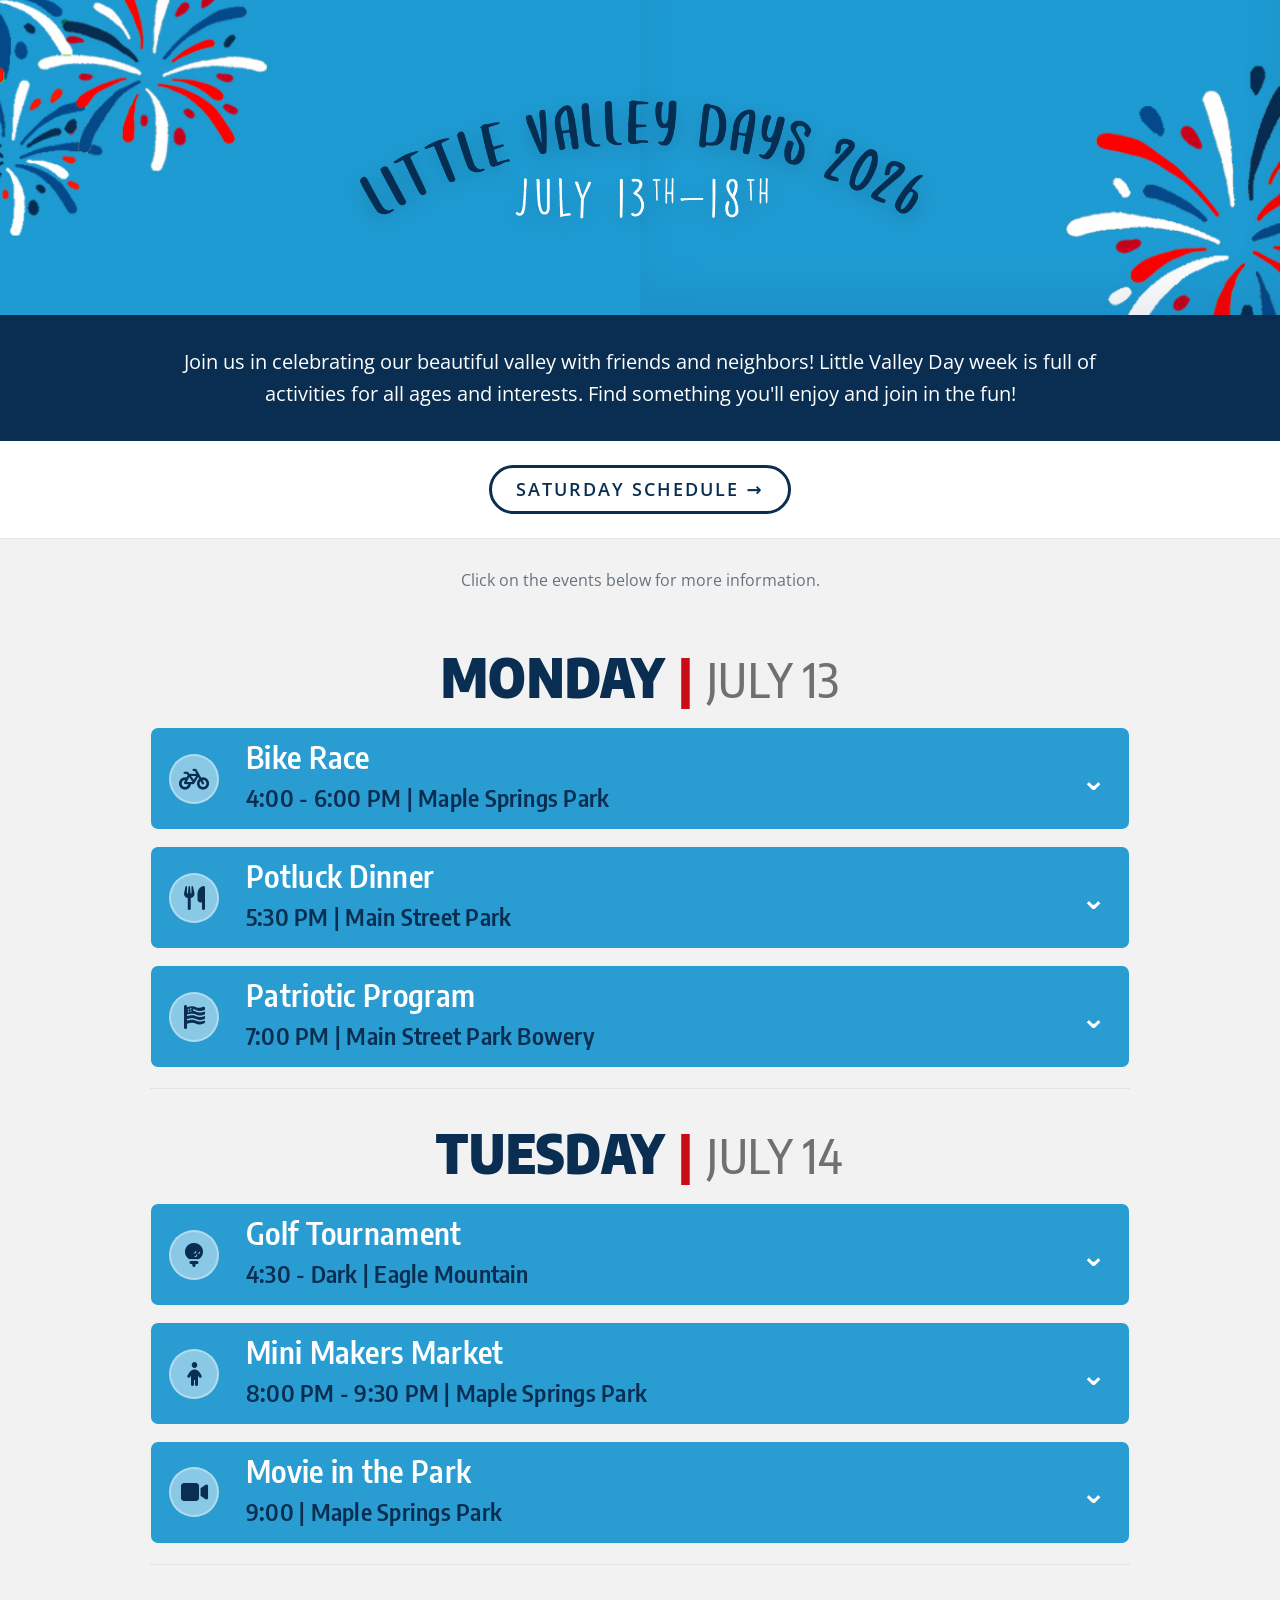
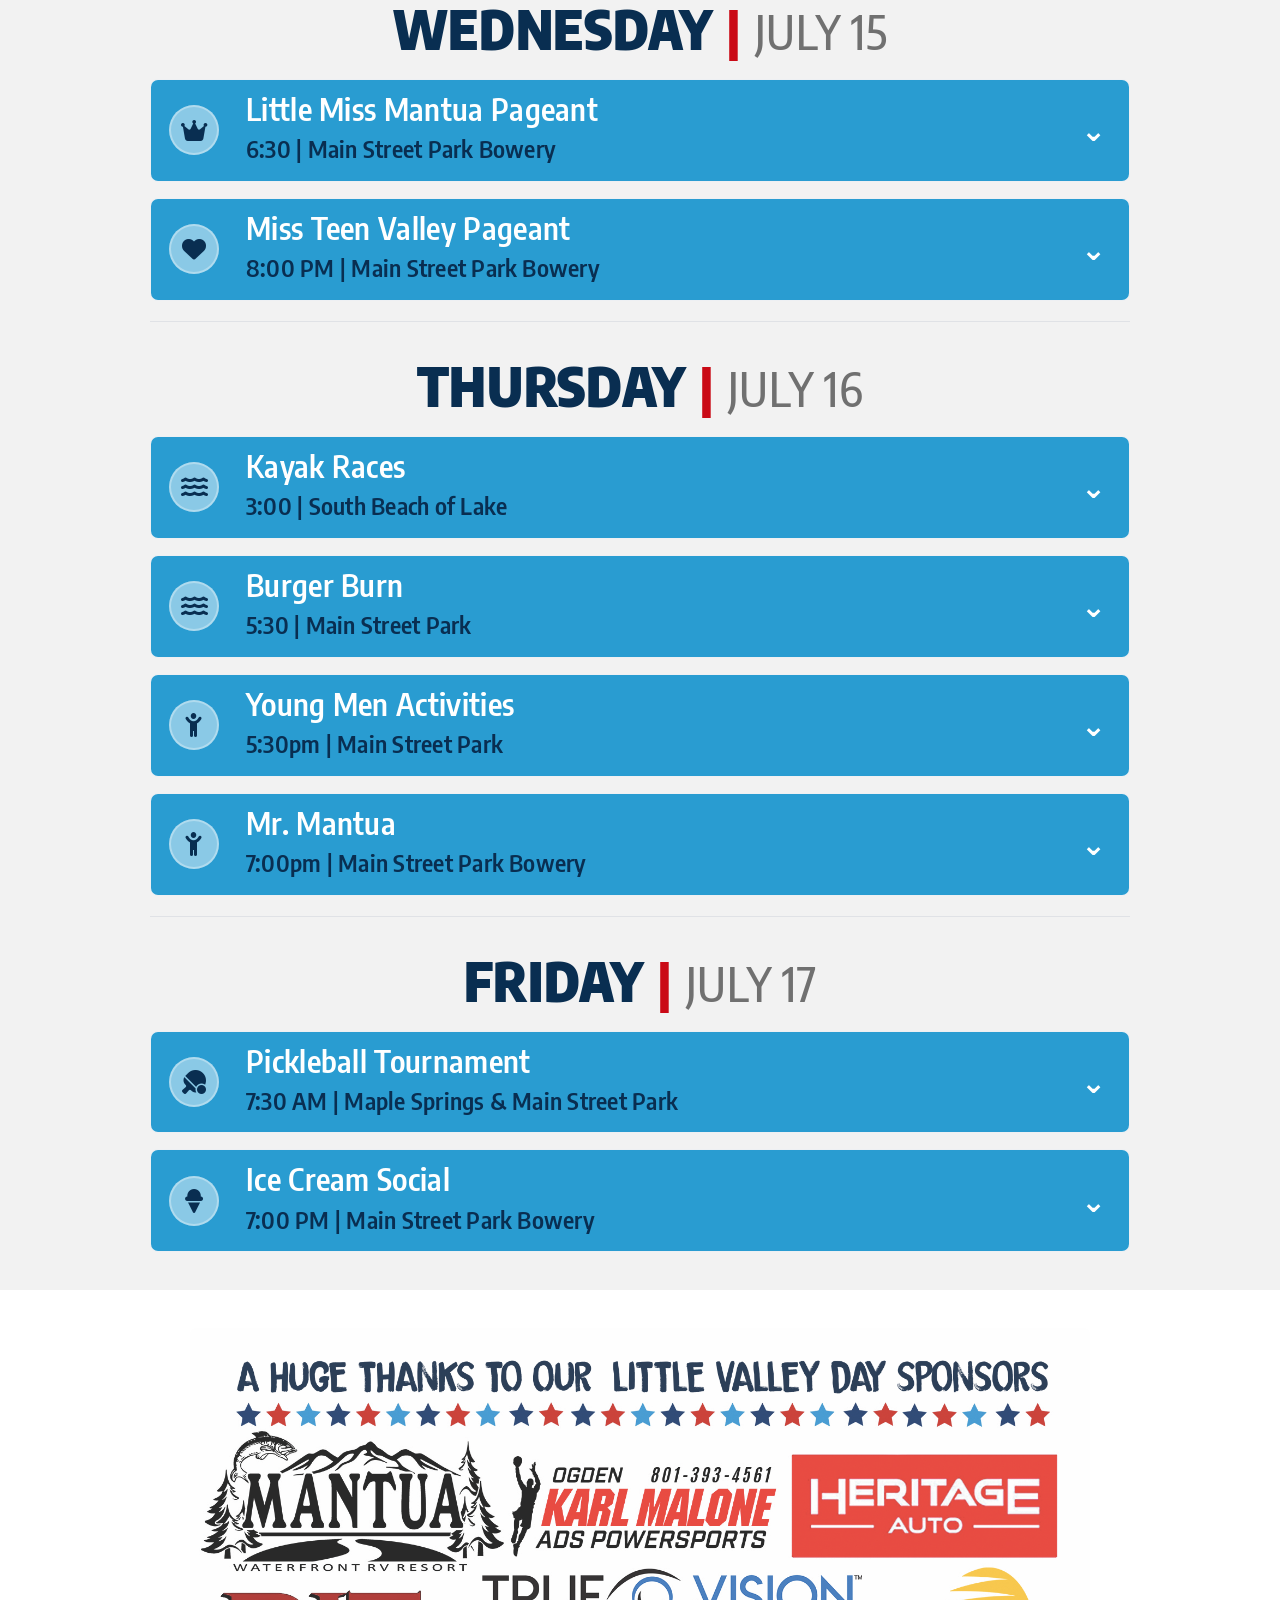
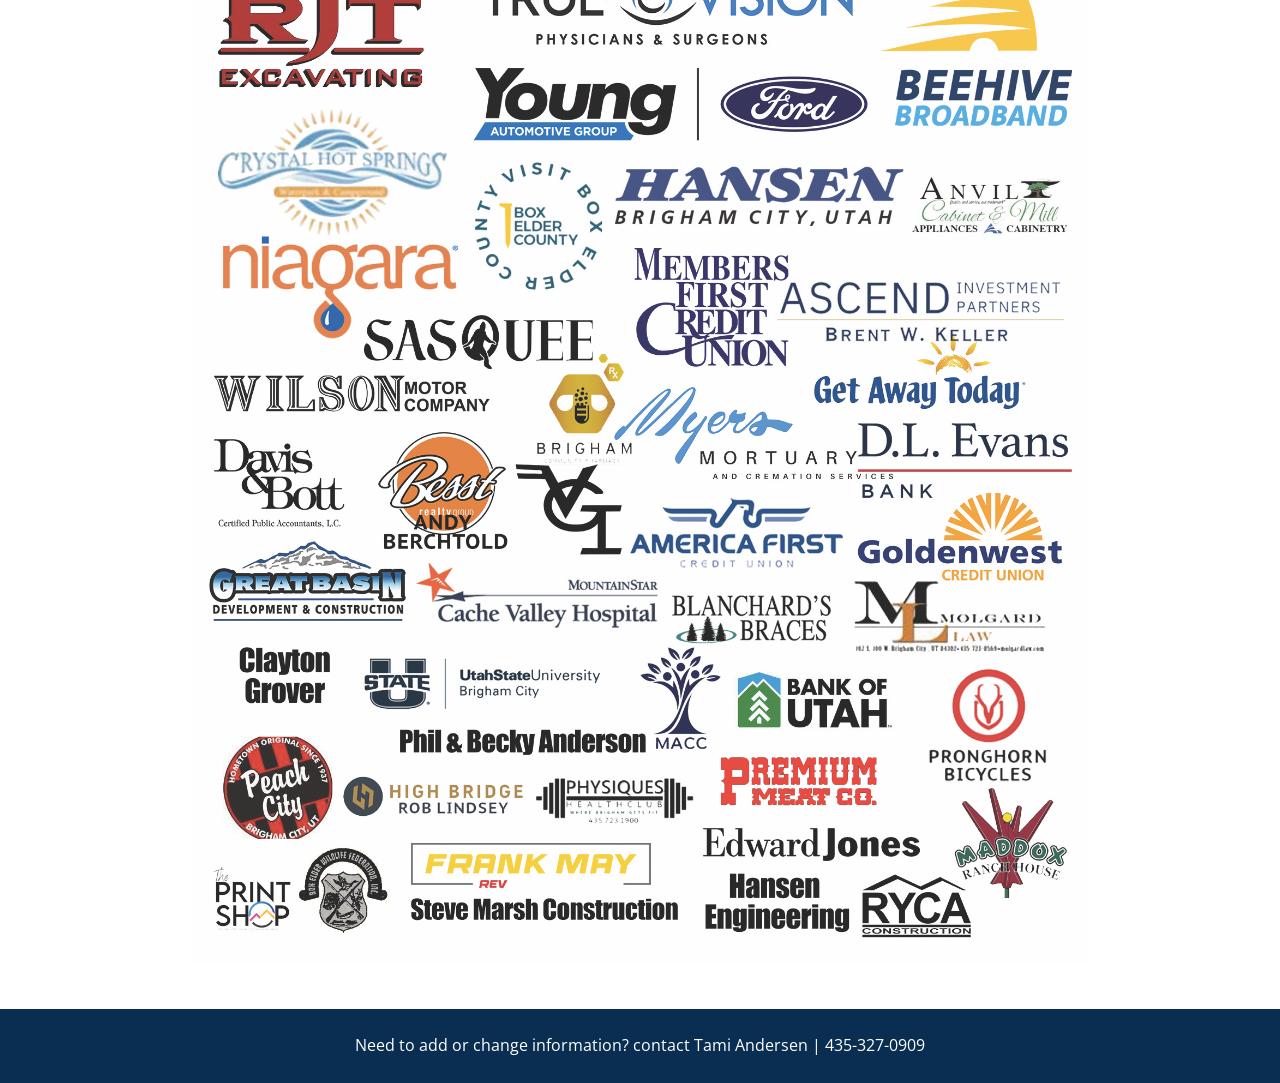
==== index.html @ f2b5a2b0 "Update index.html" ====
<!doctype html>
<html lang="en">
<head>
  <meta charset="utf-8">
  <meta name="viewport" content="width=device-width, initial-scale=1">
  <title>Weeknight Schedule | Little Valley Days</title>
  <meta name="description" content="Little Valley Days weeknight schedule for 2026.">
  <link rel="preload" href="images/lvd-text-2026.png" as="image">
  <link rel="preconnect" href="https://fonts.googleapis.com">
  <link rel="preconnect" href="https://fonts.gstatic.com" crossorigin>
  <link href="https://fonts.googleapis.com/css2?family=Encode+Sans+Condensed:wght@100;400;600;700&family=Open+Sans:wght@300;400;600;700&display=swap" rel="stylesheet">
  <link rel="stylesheet" href="https://cdnjs.cloudflare.com/ajax/libs/font-awesome/6.5.2/css/all.min.css">
  <link rel="stylesheet" href="style.css">
</head>
<body>
  <a class="skip-link" href="#main-content">Skip to schedule</a>
  <header class="site-hero">
    <img class="hero-logo" src="images/lvd-text-2026.png" alt="Little Valley Days 2026">
  </header>

  <section class="intro">
    <p>Join us in celebrating our beautiful valley with friends and neighbors! Little Valley Day week is full of activities for all ages and interests. Find something you'll enjoy and join in the fun!</p>
  </section>

  <nav class="nav-strip" aria-label="Schedule navigation">
    <a class="button" href="saturday.html">Saturday Schedule →</a>
  </nav>

  <main class="page" id="main-content">
    <div class="container">
      <p class="hint">Click on the events below for more information.</p>

      <section class="day" id="monday">
        <h1 class="day-title"><span class="name">Monday</span><span class="divider">|</span><span class="date">July 13</span></h1>
        <div class="accordion">
          <details class="event">
            <summary><span class="icon"><i class="fa-solid fa-bicycle"></i></span><span><span class="event-name">Bike Race</span><span class="event-time">4:00 - 6:00 PM | Maple Springs Park</span></span><span class="chevron">⌄</span></summary>
            <div class="event-body">
              <p>Thank You to BE Composite Bike Team, for sponsoring this event!</p>
              <p>The bike race is a free event for all ages and levels, with prizes for race winners and refreshments. We will have 4 routes, all routes will start at Maple Springs Park and end at the Main Street Park, please refer to course map below.</p>
              <p>Winners in all 4 categories will get to pick a Mantua shirt from the T-shirt tent!</p>
              <img class="small-img" src="images/bike-race-map.jpg" alt="Bike race course map">
              <div class="contact">Karalee Kidd | 435-720-7342</div>
            </div>
          </details>
          <details class="event">
            <summary><span class="icon"><i class="fa-solid fa-utensils"></i></span><span><span class="event-name">Potluck Dinner</span><span class="event-time">5:30 PM | Main Street Park</span></span><span class="chevron">⌄</span></summary>
            <div class="event-body">
              <p>Join us as we celebrate America’s 250th birthday with a community potluck dinner! These America 250 Potlucks are taking place in communities across the United States, and we’re excited to bring our town together for this special occasion.</p>
              <p>We are planning for approximately 500 participants. The town will provide the meat and drinks. We will have tables and shade tents, but you’re also welcome to bring a blanket and enjoy your meal picnic-style on the lawn.</p>
              <p>To help ensure a variety of delicious food for everyone, please sign up to bring a dish that serves approximately 12 people.</p>
              <p>Following the potluck dinner, we invite everyone to stay for a special patriotic program as we honor our nation’s history, and celebrate our community.</p>
              <p>We hope you’ll join us for this memorable evening of food, fellowship, and patriotism!</p>
              <a class="button" href="https://www.signupgenius.com/go/10C0C45AAA92AA5F9C70-64511977-america" target="_blank" rel="noopener">Sign up</a>
            </div>
          </details>
          <details class="event">
            <summary><span class="icon"><i class="fa-solid fa-flag-usa"></i></span><span><span class="event-name">Patriotic Program</span><span class="event-time">7:00 PM | Main Street Park Bowery</span></span><span class="chevron">⌄</span></summary>
            <div class="event-body">
              <p>Thank You to First Community Bank for sponsoring this event!</p>
              <p>The Patriotic program is an evening filled with honoring our country, and all those who have sacrificed to provide us the freedoms we enjoy. Come enjoy the evening as friends and neighbors learning about our town history and celebrating where we live. We will be honoring one of our veterans from town with a quilt made by our Mantua Quilt Group. After the program, refreshments will be served.</p>
              <div class="contact">Scott Larkin | (435) 237-1122</div>
            </div>
          </details>
        </div>
      </section>

      <section class="day" id="tuesday">
        <h1 class="day-title"><span class="name">Tuesday</span><span class="divider">|</span><span class="date">July 14</span></h1>
        <div class="accordion">
          <details class="event">
            <summary><span class="icon"><i class="fa-solid fa-golf-ball-tee"></i></span><span><span class="event-name">Golf Tournament</span><span class="event-time">4:30 - Dark | Eagle Mountain</span></span><span class="chevron">⌄</span></summary>
            <div class="event-body">
              <p>Thank You to Wilson Motors, Brent Keller Ascend Investments, Brigham City Community Hospital and Ogden Clinic for sponsoring this event!</p>
              <p>Nine hole 4-man scramble at Eagle Mountain Golf Course in Brigham City. Bring your team for a fun afternoon tournament. Tee times available from 4:30 to dark. Food will be served, prize drawing, additional prizes for closest to the pin and longest drive competitions. No entry fees, but participants are responsible for green fees and cart fees. Please register below.</p>
              <a class="button" href="https://script.google.com/macros/s/AKfycbwYSkv43DCXi2xk4bBjJYE279co_7LrkIunqOmVKQpLrd7IVYsCmIqi07Q7p1XIaaLI/exec" target="_blank" rel="noopener">Register</a>
              <div class="contact">Dan Johnson | 435-668-6458</div>
            </div>
          </details>
          <details class="event">
            <summary><span class="icon"><i class="fa-solid fa-child"></i></span><span><span class="event-name">Mini Makers Market</span><span class="event-time">8:00 PM - 9:30 PM | Maple Springs Park</span></span><span class="chevron">⌄</span></summary>
            <div class="event-body">
              <p>We are excited to have our second Kids’ Booth Vendor night! Booths will be open from 8:00 PM – 9:30 PM at the bowery at Maple Springs Park. Come support our local youth as they sell a variety of items, including handmade arts, crafts and other treasures before the Movie in the Park begins!</p>
              <p>Kids’ Booth Vendors must submit an application by July 10th to participate. If your child (or you if you are under 18) would like to participate as a vendor, please request an application by clicking on the link below. Thank you!</p>
              <a class="button" href="https://docs.google.com/forms/d/1RIFuYdb__v9VnJ8ypo5yH1pVTpVKY-L1M63v7hcdlfM/edit?chromeless=1" target="_blank" rel="noopener">Apply Here</a>
              <div class="contact">Cinnamon Nash | 801-915-2654</div>
            </div>
          </details>
          <details class="event">
            <summary><span class="icon"><i class="fa-solid fa-video"></i></span><span><span class="event-name">Movie in the Park</span><span class="event-time">9:00 | Maple Springs Park</span></span><span class="chevron">⌄</span></summary>
            <div class="event-body">
              <p>Thank You to DL Evans and Amy Call with Coldwell Bankers for sponsoring this event!</p>
              <p>Movie under the stars! The outdoor movie will be held in Maple Springs Park at dusk. Bring your blankets, chairs, and a light jacket. Popcorn and water will be provided, and other items will be available for purchase.</p>
              <div class="contact">Cheryl Burgan | 435-553-9436</div>
            </div>
          </details>
        </div>
      </section>

      <section class="day" id="wednesday">
        <h1 class="day-title"><span class="name">Wednesday</span><span class="divider">|</span><span class="date">July 15</span></h1>
        <div class="accordion">
          <details class="event">
            <summary><span class="icon"><i class="fa-solid fa-crown"></i></span><span><span class="event-name">Little Miss Mantua Pageant</span><span class="event-time">6:30 | Main Street Park Bowery</span></span><span class="chevron">⌄</span></summary>
            <div class="event-body">
              <p>“Life is Sweet in Mantua”</p>
              <p>We are so excited for the pageant this year! The Pageant will be held on <strong>Wednesday July 15th at 6pm</strong> at the Main Street Bowery. This pageant is for Town of Mantua resident girls ages 3-11, and the <strong>DEADLINE is JUNE 30.</strong> We will not be able to take more girls after the deadline so please sign up ASAP.</p>
              <p>The cost for the pageant is $10.00 and that covers the cost of the shirt. (There is a $3.00 fee to pay online through the link)</p>
              <p><em>If you are wanting to order an additional matching adult shirt, you will need to contact Jamie Hendricks.</em> <strong>We will be having our practice for the pageant on July 13th and 14th at the main street bowery from 9:00-10:30am, please bring a water bottle with your daughter.</strong> This year if you would like to find shorts for the pageant, red and white checkered shorts, red shorts, or jean shorts are suggested if possible.</p>
              <p><a href="https://checkout.square.site/merchant/MLKF1RFE5X47P/checkout/O55HRXILYFPJLNE3RY6JEIUF?src=webqr" target="_blank" rel="noopener">Click here</a> to pay $10</p>
              <p>Questions contact Malissa Hickman 435-225-4201</p>
              <a class="button" href="https://docs.google.com/forms/d/1dqTvHEWXpwaKoTIhl_o5CsEVpDCOxE8LgLK25UH_oZQ/viewform?chromeless=1&edit_requested=true" target="_blank" rel="noopener">Register Here</a>
              <div class="contact">Malissa Hickman | 435-225-4201</div>
            </div>
          </details>
          <details class="event">
            <summary><span class="icon"><i class="fa-solid fa-heart"></i></span><span><span class="event-name">Miss Teen Valley Pageant</span><span class="event-time">8:00 PM | Main Street Park Bowery</span></span><span class="chevron">⌄</span></summary>
            <div class="event-body">
              <p>All Mantua girls ages 12-18 are invited and encouraged to participate! Cost is $20.00 and that includes a T-shirt.</p>
              <p>To participate:</p>
              <p><a href="https://checkout.square.site/merchant/MLKF1RFE5X47P/checkout/ZYHY35IFC76AQG2YS42WBU2L?src=webqr" target="_blank" rel="noopener">Click here</a> to pay $20.</p>
              <p><a href="https://forms.gle/QZpsU6hz5WXZpaN79" target="_blank" rel="noopener">Click here</a> to fill out the form.</p>
              <p>Important dates to know:</p>
              <p>June 26: Informational meeting 10:00 AM Maple Springs Park<br>July 7: Get To Know You Activity 10:00 AM Maple Springs Park<br>July 14: Picnic &amp; Voting Maple Springs Park<br>July 15: Pageant!! 8:00 PM Main Street Park Bowery<br>July 18: Parade</p>
              <p>DEADLINE: The deadline to sign up for the pageant is June 26th. After this date, you will not be able to participate. So make sure you fill out the form and pay your $20 by this date.</p>
              <a class="button" href="https://forms.gle/QZpsU6hz5WXZpaN79" target="_blank" rel="noopener">Register</a>
              <div class="contact">Avery Lattin &amp; Amelia Keller | 435-695-5433 or 801-600-7224</div>
            </div>
          </details>
        </div>
      </section>

      <section class="day" id="thursday">
        <h1 class="day-title"><span class="name">Thursday</span><span class="divider">|</span><span class="date">July 16</span></h1>
        <div class="accordion">
          <details class="event">
            <summary><span class="icon"><i class="fa-solid fa-water"></i></span><span><span class="event-name">Kayak Races</span><span class="event-time">3:00 | South Beach of Lake</span></span><span class="chevron">⌄</span></summary>
            <div class="event-body">
              <p>Join us on <strong>Thursday, July 16th at 3:00 PM</strong> at the main boat dock for the Little Valley Days Kayak Races! Participants will be divided into categories by gender and age, so there’s a place for competitors young and old alike.</p>
              <p>Kayaks and life jackets will be available to borrow, but participants are encouraged to bring their own equipment if possible.</p>
              <p><strong>A few things to know before you race:</strong></p>
              <ul><li>All participants must sign a waiver prior to racing. Participants under 18 must have a parent or guardian sign on their behalf.</li><li>Life jackets are required for all racers at all times during the race.</li></ul>
              <p>We hope to see you on the water!</p>
              <a class="button" href="https://forms.gle/YMJxnpWaNfvCxe8m6" target="_blank" rel="noopener">Register</a>
              <div class="contact">Andrea Combs | 917-439-1706</div>
            </div>
          </details>
           <details class="event">
            <summary><span class="icon"><i class="fa-solid fa-water"></i></span><span><span class="event-name">Burger Burn</span><span class="event-time">5:30 | Main Street Park</span></span><span class="chevron">⌄</span></summary>
            <div class="event-body">
              <p>Join us for the Mantua Utah Fire Department Burger Burn Fundraiser! 🚒🍔</p>
              <p>Celebrate Little Valley Days with great food while supporting your local volunteer firefighters!</p>
              <ul><li>📅 Thursday, July 16</li>
                  <li>🕠 5:30–7:00 PM</li>
                  <li>📍 Main Street Park</li></ul>
              <p>Bring your family and friends and enjoy a delicious smash burger and chips while giving back to the department that serves our community.</p>
              <p>Meal Options:</p>
              <ul><li>🍔 Single Meal: $10 (Burger + Chips)</li>
              <li>👨‍👩‍👧‍👦 Family of 4: $35</li></ul>
              <p>Every meal purchased helps the Mantua Fire & Rescue Foundation provide equipment, training, and other resources that support our volunteer firefighters.
To help us prepare, we’d appreciate an RSVP. While it’s not required, it helps us estimate how much food to have on hand.</p>
👉 RSVP here: https://forms.gle/Wsvpb3JpuHLod1Q57
              <p>⚠️ Burgers are first-come, first-served, so come hungry and come early!</p>
              <p>Thank you for supporting the volunteers who help keep Mantua safe. We can’t wait to see you there!</p>
              <a class="button" href="https://forms.gle/YMJxnpWaNfvCxe8m6" target="_blank" rel="noopener">RSVP</a>
              <div class="contact">Jen Packer | 435-225-0346</div>
            </div>
          </details>
           <details class="event">
            <summary><span class="icon"><i class="fa-solid fa-child-reaching"></i></span><span><span class="event-name">Young Men Activities</span><span class="event-time">5:30pm | Main Street Park</span></span><span class="chevron">⌄</span></summary>
            <div class="event-body">
              <div class="contact">Tenor Teichert | 307-920-3000</div>
            </div>
          </details>
          <details class="event">
            <summary><span class="icon"><i class="fa-solid fa-child-reaching"></i></span><span><span class="event-name">Mr. Mantua</span><span class="event-time">7:00pm | Main Street Park Bowery</span></span><span class="chevron">⌄</span></summary>
            <div class="event-body">
              <p>Thank You to Nate Bailey, Tenor Teichert and Members First for sponsoring this event!</p>
              <p>Get ready to see the best of what Mantua has to offer and see who will have the honor of being the next Mr. Mantua.</p>
              <p>Think you have what it takes to become the next Mr. Mantua? Or know of someone who does? Click the button below to register yourself or nominate someone else!</p>
              <a class="button" href="https://docs.google.com/forms/d/e/1FAIpQLSc5xZjDT60ICjiQ0L8pBbDBLatzKHNCpAsYVlTiKwV6he1hww/viewform?usp=sf_link" target="_blank" rel="noopener">Register or Nominate</a>
              <div class="contact">Tenor Teichert | 307-920-3000</div>
            </div>
          </details>
        </div>
      </section>

      <section class="day" id="friday">
        <h1 class="day-title"><span class="name">Friday</span><span class="divider">|</span><span class="date">July 17</span></h1>
        <div class="accordion">
          <details class="event">
            <summary><span class="icon"><i class="fa-solid fa-table-tennis-paddle-ball"></i></span><span><span class="event-name">Pickleball Tournament</span><span class="event-time">7:30 AM | Maple Springs &amp; Main Street Park</span></span><span class="chevron">⌄</span></summary>
            <div class="event-body">
              <p>Brackets will be split by skill and if we have enough players by age and skill.</p>
              <p>Tournament format round robin, followed by championship rounds or single elimination bracket.</p>
              <p>Tournament will be played at Maple Springs Park. We will start 8am with 3.0 and end the day with the higher brackets. Actual times to be sent week of tournament.</p>
              <p>Team fee is $30 or $15 per person. If you don’t have a partner we will try to match you up with someone similar age and skill, if we are unable to get you a partner, we will refund your money.</p>
              <p><a href="https://checkout.square.site/merchant/MLKF1RFE5X47P/checkout/DHEDNYD777DWXT4PW3G4YIOG?src=webqr" target="_blank" rel="noopener">Click here</a> to pay now.</p>
              <a class="button" href="https://forms.gle/rx2u3TSE15nUktmDA" target="_blank" rel="noopener">Register</a>
              <div class="contact">Jocelyn and Brandon Ayotte | 435-213-5643</div>
            </div>
          </details>
          <details class="event">
            <summary><span class="icon"><i class="fa-solid fa-ice-cream"></i></span><span><span class="event-name">Ice Cream Social</span><span class="event-time">7:00 PM | Main Street Park Bowery</span></span><span class="chevron">⌄</span></summary>
            <div class="event-body">
              <p>Thank You to Peach City, USU Brigham City, Malone Molgarde Attorney, Bank of Utah and First Community Bank for sponsoring this event!</p>
              <p>The Ice Cream Social will be held at the Main Street bowery. Come visit with friends and neighbors, enjoying an evening together.</p>
              <p>We will have a fun band – the Hale Fiddlers – performing live music and doing the Virginia Reel. We will also have country line dancing and a swing dance competition with USU prizes!</p>
              <div class="contact">Karen Nelson | (435) 723-8727</div>
            </div>
          </details>
        </div>
      </section>
    </div>

    <section class="sponsors">
      <img src="images/sponsors.png" alt="Little Valley Days sponsors">
    </section>
  </main>

  <footer class="footer"><p>Need to add or change information? contact Tami Andersen | 435-327-0909</p></footer>
  <script src="script.js"></script>
</body>
</html>
---- style.css ----
:root{
  --blue:#299cd1;
  --blue-deep:#1374ae;
  --blue-light:#40a2c9;
  --navy:#092e51;
  --red:#ca0a16;
  --gray:#f2f2f2;
  --card:#ffffff;
  --text:#1d2a35;
  --muted:#66737e;
  --line:#dce5ec;
  --shadow:0 12px 30px rgba(16,47,87,.10);
  --shadow-soft:0 4px 14px rgba(16,47,87,.08);
  --radius:12px;
}

*{box-sizing:border-box}
html{scroll-behavior:smooth}
body{
  margin:0;
  font-family:"Open Sans", system-ui, -apple-system, BlinkMacSystemFont, "Segoe UI", Arial, sans-serif;
  color:var(--text);
  background:var(--gray);
  font-size:18px;
  line-height:1.6;
  text-rendering:optimizeLegibility;
  -webkit-font-smoothing:antialiased;
}

a{color:inherit}
a:focus-visible, summary:focus-visible, button:focus-visible{
  outline:3px solid rgba(210,43,43,.75);
  outline-offset:3px;
}

.skip-link{
  position:absolute;
  left:-999px;
  top:10px;
  background:#fff;
  color:var(--navy);
  padding:10px 14px;
  z-index:20;
  border-radius:8px;
}
.skip-link:focus{left:10px}

.site-hero{
  position:relative;
  background:var(--blue);
  overflow:hidden;
  min-height:315px;
  display:flex;
  align-items:center;
  justify-content:center;
  isolation:isolate;
}
.site-hero:before,.site-hero:after{
  content:"";
  position:absolute;
  top:0;
  bottom:0;
  width:50%;
  background-size:cover;
  background-position:center;
  z-index:-2;
}
.site-hero:before{left:0;background-image:url('images/lvd_left.jpg')}
.site-hero:after{right:0;background-image:url('images/lvd_right.jpg')}
.site-hero::after{
  box-shadow:inset 0 -30px 40px rgba(16,47,87,.08);
}
.hero-logo{
  position:relative;
  z-index:1;
  width:min(670px,78vw);
  height:auto;
  filter:drop-shadow(0 6px 10px rgba(0,0,0,.18));
}

.intro{
  background:var(--navy);
  color:#fff;
  text-align:center;
  padding:31px 18px;
}
.intro p{
  max-width:920px;
  margin:0 auto;
  font-size:20px;
}

.nav-strip{
  background:#fff;
  text-align:center;
  padding:24px 14px;
  box-shadow:0 1px 0 rgba(16,47,87,.06);
  position:sticky;
  top:0;
  z-index:5;
}
.button{
  display:inline-flex;
  align-items:center;
  justify-content:center;
  gap:8px;
  background:#fff;
  color:var(--navy);
  border:3px solid var(--navy);
  border-radius:999px;
  padding:11px 24px;
  font-weight:600;
  text-transform:uppercase;
  letter-spacing:2px;
  text-decoration:none;
  line-height:1.15;
  box-shadow:none;
  transition:transform .18s ease, background .18s ease, color .18s ease, box-shadow .18s ease;
}
.button:hover,.button:focus{
  background:#fff;
  color:var(--navy);
  transform:translateY(-1px);
  box-shadow:0 8px 18px rgba(16,47,87,.17);
}
.button:active{transform:translateY(1px);box-shadow:none}
.button i.fa-caret-right{color:var(--red);font-size:1.2rem;padding-left:4px}

.page{padding:22px 0 0}
.container{width:min(980px,92vw);margin:0 auto}
.hint{text-align:center;color:var(--muted);font-size:16px;margin:8px 0 20px}
.day{padding:36px 0 20px}
.day + .day{border-top:1px solid rgba(16,47,87,.08)}
.day-title{
  font-family:"Encode Sans Condensed", "Arial Narrow", Impact, system-ui, sans-serif;
  text-transform:uppercase;
  display:flex;
  align-items:baseline;
  justify-content:center;
  gap:14px;
  margin:0 0 24px;
  line-height:1;
  letter-spacing:.025em;
}
.day-title .name{font-size:54px;color:var(--navy);font-weight:900}
.day-title .divider{font-size:50px;color:var(--red);font-weight:900}
.day-title .date{font-size:46px;color:#707070;font-weight:500}

.accordion{display:grid;gap:16px}
.event{
  background:var(--card);
  border-radius:8px;
  box-shadow:0 0 0 transparent;
  overflow:hidden;
  border:1px solid rgba(16,47,87,.07);
  transition:box-shadow .2s ease, transform .2s ease;
}
.event:hover{box-shadow:var(--shadow-soft);transform:translateY(-1px)}
.event[open]{box-shadow:var(--shadow)}
.event summary{
  list-style:none;
  cursor:pointer;
  display:grid;
  grid-template-columns:62px 1fr 30px;
  align-items:center;
  gap:15px;
  min-height:78px;
  background:var(--blue);
  padding:13px 18px;
  color:#fff;
  user-select:none;
}
.event summary::-webkit-details-marker{display:none}
.icon{
  flex:none;
  width:50px;
  height:50px;
  border-radius:50%;
  background:rgba(255,255,255,.45);
  display:flex;
  align-items:center;
  justify-content:center;
  font-size:24px;
  color:var(--navy);
  box-shadow:inset 0 0 0 2px rgba(255,255,255,.32);
}
.event-name{
  display:block;
  font-family:"Encode Sans Condensed", "Arial Narrow", Impact, system-ui, sans-serif;
  font-size:31px;
  font-weight:600;
  line-height:1.05;
  letter-spacing:.01em;
}
.event-time{
  display:block;
  color:var(--navy);
  font-family:"Encode Sans Condensed", "Arial Narrow", Impact, system-ui, sans-serif;
  font-size:24px;
  font-weight:600;
  margin-top:4px;
  letter-spacing:.01em;
}
.chevron{
  font-size:30px;
  font-weight:900;
  line-height:1;
  transition:transform .22s ease;
}
.event[open] .chevron{transform:rotate(180deg)}
.event-body{
  padding:2rem 5% 1.5rem;
  background:#fff;
  overflow:hidden;
}
.event-body p{margin:0 0 14px;font-size:1.12rem;color:#333;line-height:1.8}
.event-body ul{margin-top:0;padding-left:22px}
.event-body .button{margin-top:8px;margin-right:8px}
.contact{
  margin-top:20px;
  padding-top:15px;
  border-top:1px solid var(--line);
  font-family:"Encode Sans Condensed", "Helvetica Neue", Helvetica, Arial, sans-serif;
  font-size:1.35rem;
  letter-spacing:1px;
  font-weight:600;
  color:#a1a1a1;
  text-align:right;
}
.small-img{
  max-width:380px;
  width:100%;
  display:block;
  margin:20px auto;
  border-radius:8px;
  box-shadow:0 8px 18px rgba(16,47,87,.13);
}
.sponsors{background:#fff;padding:38px 15px;text-align:center;margin-top:18px}
.sponsors img{max-width:900px;width:100%;height:auto;border-radius:8px}
.footer{background:var(--navy);color:#fff;text-align:center;padding:24px 15px;font-size:16px}
.footer p{margin:0}
.note{background:#fff7d6;border-left:6px solid #e4b028;padding:14px 16px;margin:12px 0;border-radius:8px}

.to-top{
  position:fixed;
  right:18px;
  bottom:18px;
  width:44px;
  height:44px;
  border-radius:50%;
  border:0;
  background:var(--navy);
  color:#fff;
  font-size:22px;
  cursor:pointer;
  box-shadow:var(--shadow);
  opacity:0;
  pointer-events:none;
  transform:translateY(8px);
  transition:.18s ease;
}
.to-top.show{opacity:1;pointer-events:auto;transform:translateY(0)}

@media (prefers-reduced-motion: reduce){
  *{scroll-behavior:auto!important;transition:none!important;animation:none!important}
}
@media(max-width:650px){
  body{font-size:16px;line-height:1.55}
  .site-hero{min-height:175px}
  .site-hero:before,.site-hero:after{display:none}
  .hero-logo{width:90vw}
  .intro{padding:24px 16px}
  .intro p{font-size:17px}
  .nav-strip{padding:17px 12px;position:static}
  .page{padding-top:16px}
  .day{padding:26px 0 13px}
  .day-title{gap:8px;flex-wrap:wrap;margin-bottom:17px}
  .day-title .name{font-size:36px}
  .day-title .divider{font-size:34px}
  .day-title .date{font-size:32px}
  .accordion{gap:12px}
  .event{border-radius:10px}
  .event summary{grid-template-columns:48px 1fr 22px;gap:10px;padding:11px 12px;min-height:70px}
  .icon{width:40px;height:40px;font-size:22px}
  .event-name{font-size:25px}
  .event-time{font-size:18px}
  .event-body{padding:20px 18px 22px}
  .button{padding:10px 18px;font-size:14px}
  .sponsors{padding:24px 10px}
  .to-top{width:40px;height:40px;right:12px;bottom:12px}
}
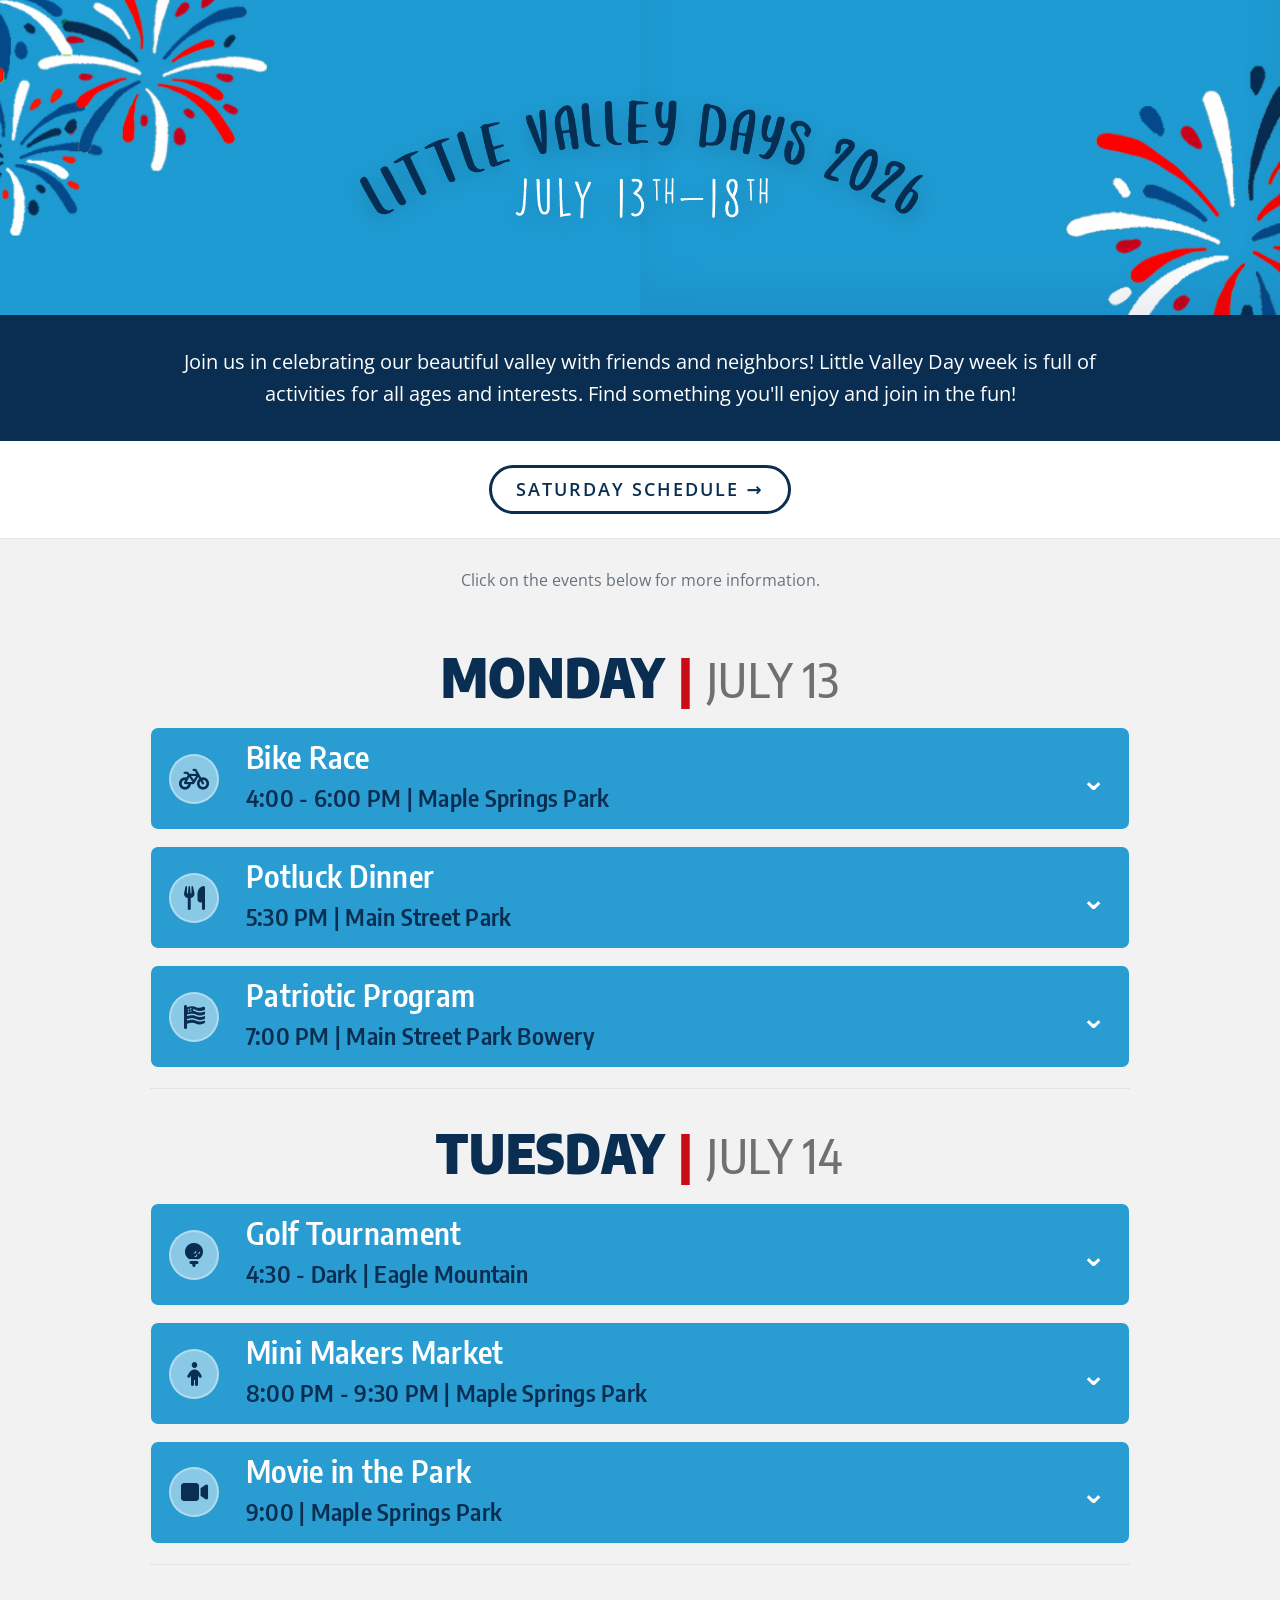
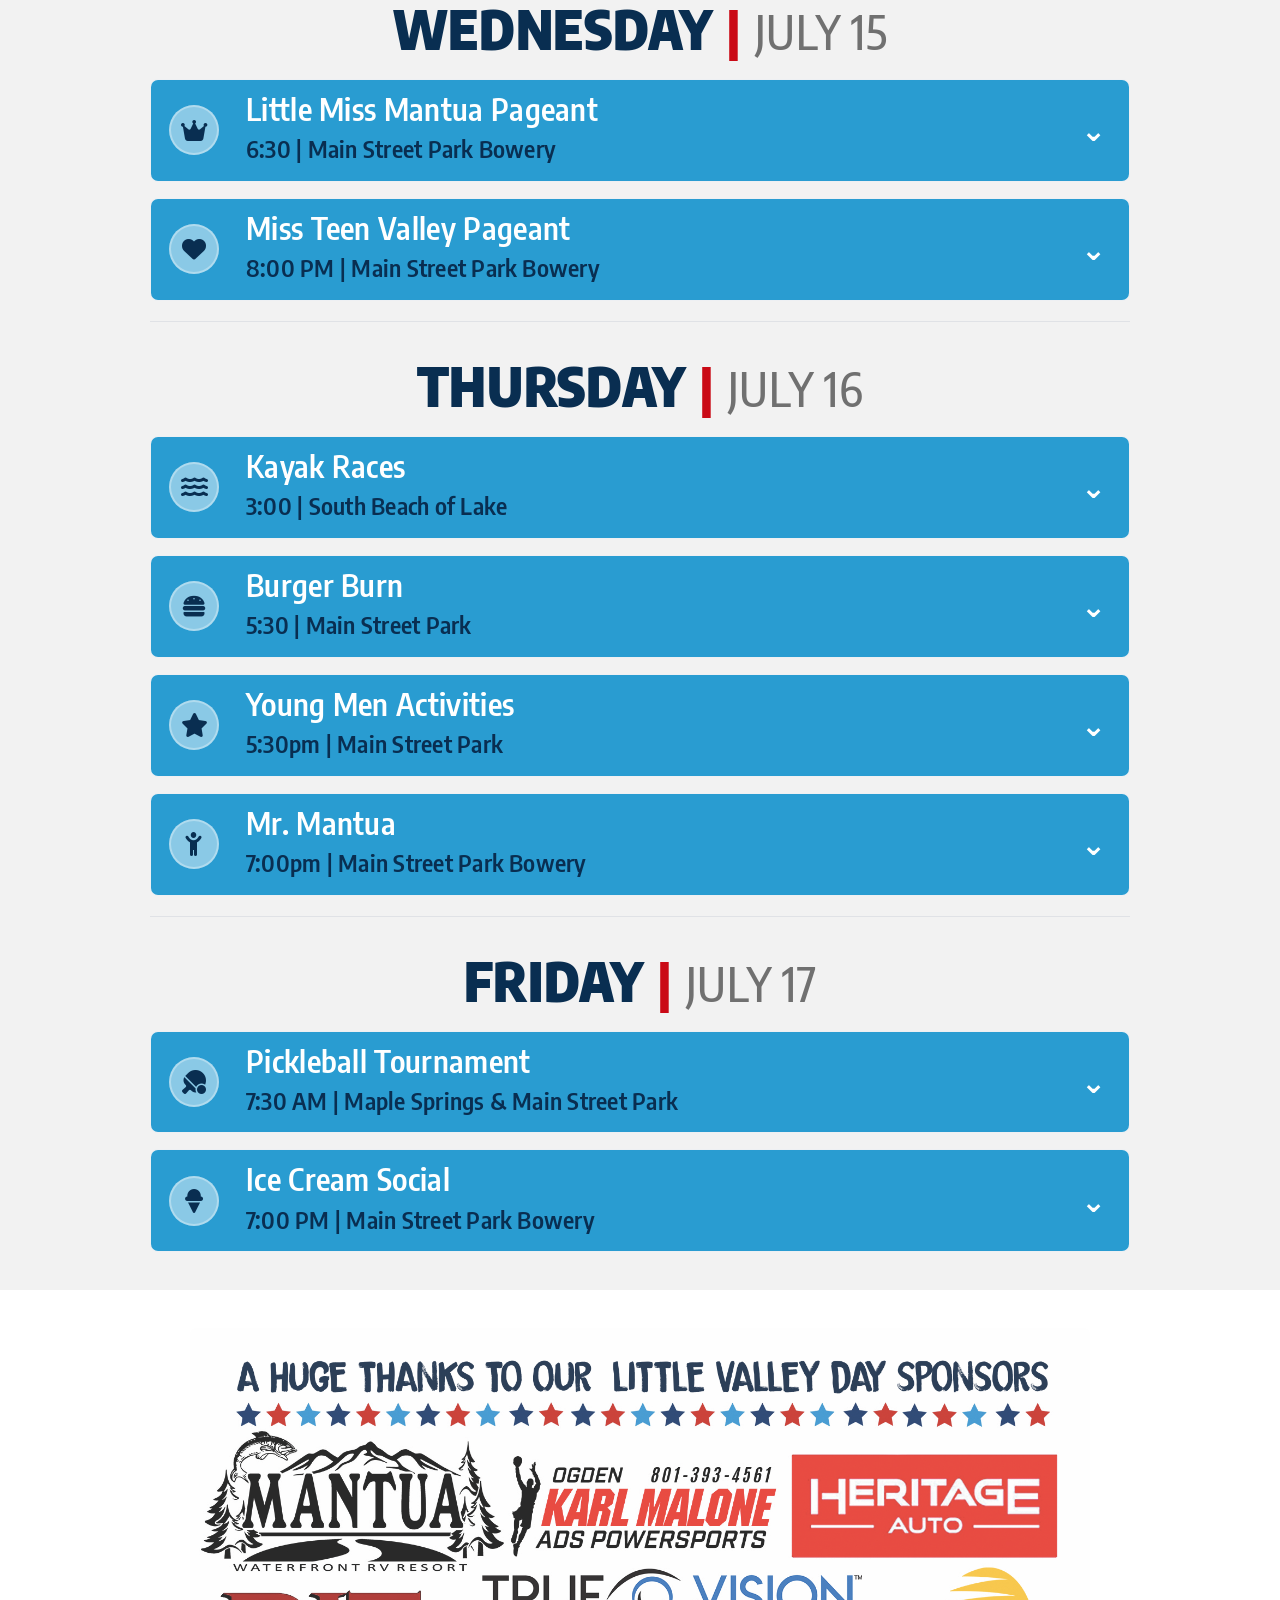
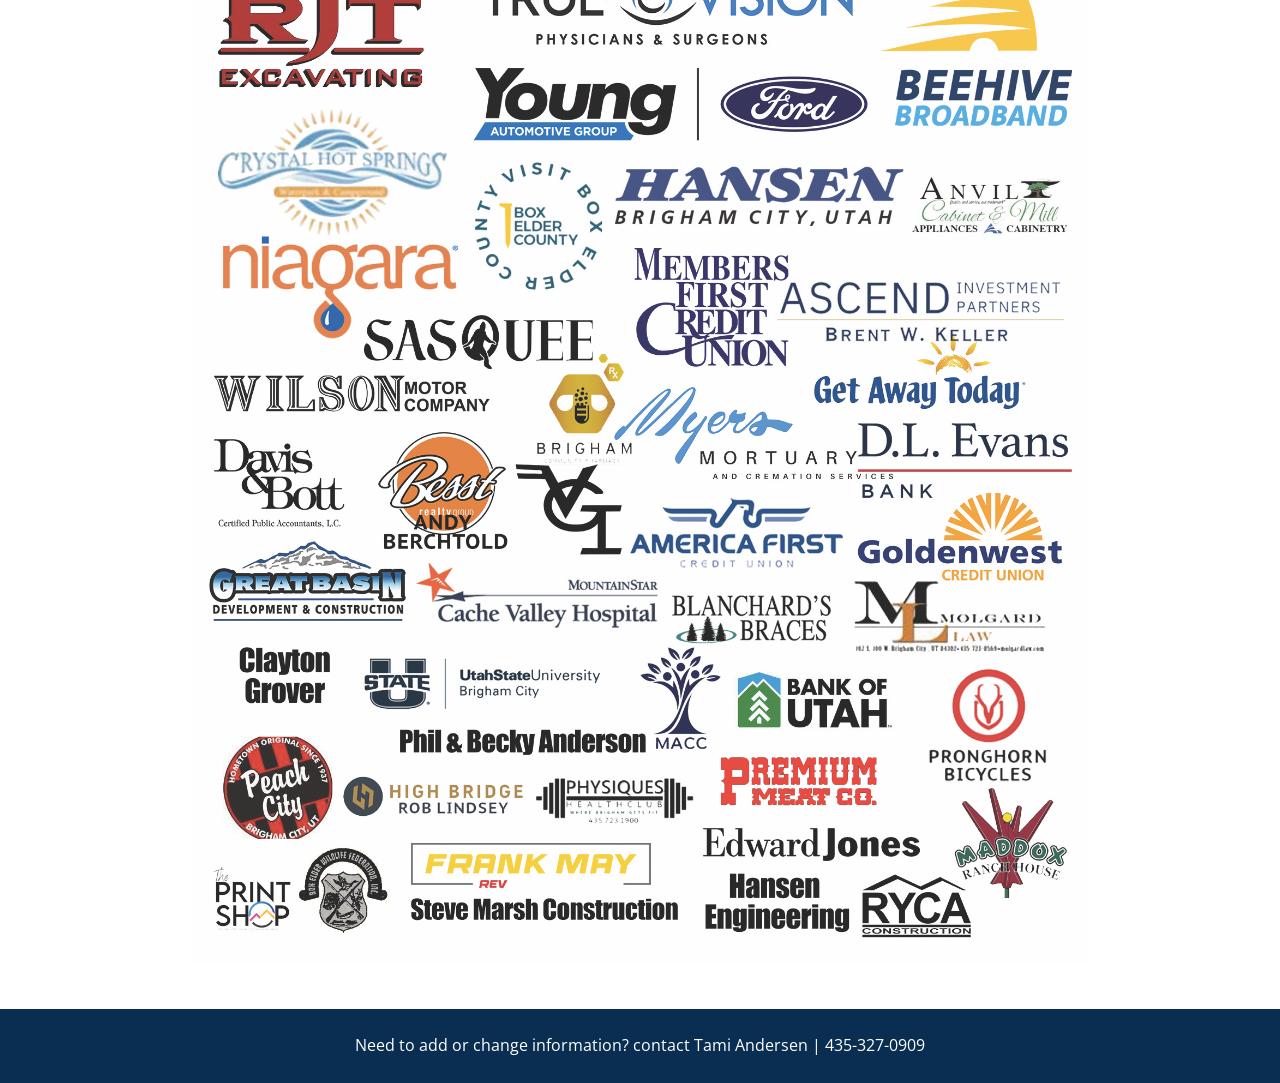
==== commit 83e20286: "Update index.html" ====
--- a/index.html
+++ b/index.html
@@ -146,7 +146,7 @@
             </div>
           </details>
            <details class="event">
-            <summary><span class="icon"><i class="fa-solid fa-water"></i></span><span><span class="event-name">Burger Burn</span><span class="event-time">5:30 | Main Street Park</span></span><span class="chevron">⌄</span></summary>
+            <summary><span class="icon"><i class="fa-solid fa-burger"></i></span><span><span class="event-name">Burger Burn</span><span class="event-time">5:30 | Main Street Park</span></span><span class="chevron">⌄</span></summary>
             <div class="event-body">
               <p>Join us for the Mantua Utah Fire Department Burger Burn Fundraiser! 🚒🍔</p>
               <p>Celebrate Little Valley Days with great food while supporting your local volunteer firefighters!</p>
@@ -167,7 +167,7 @@
             </div>
           </details>
            <details class="event">
-            <summary><span class="icon"><i class="fa-solid fa-child-reaching"></i></span><span><span class="event-name">Young Men Activities</span><span class="event-time">5:30pm | Main Street Park</span></span><span class="chevron">⌄</span></summary>
+            <summary><span class="icon"><i class="fa-solid fa-star"></i></span><span><span class="event-name">Young Men Activities</span><span class="event-time">5:30pm | Main Street Park</span></span><span class="chevron">⌄</span></summary>
             <div class="event-body">
               <div class="contact">Tenor Teichert | 307-920-3000</div>
             </div>
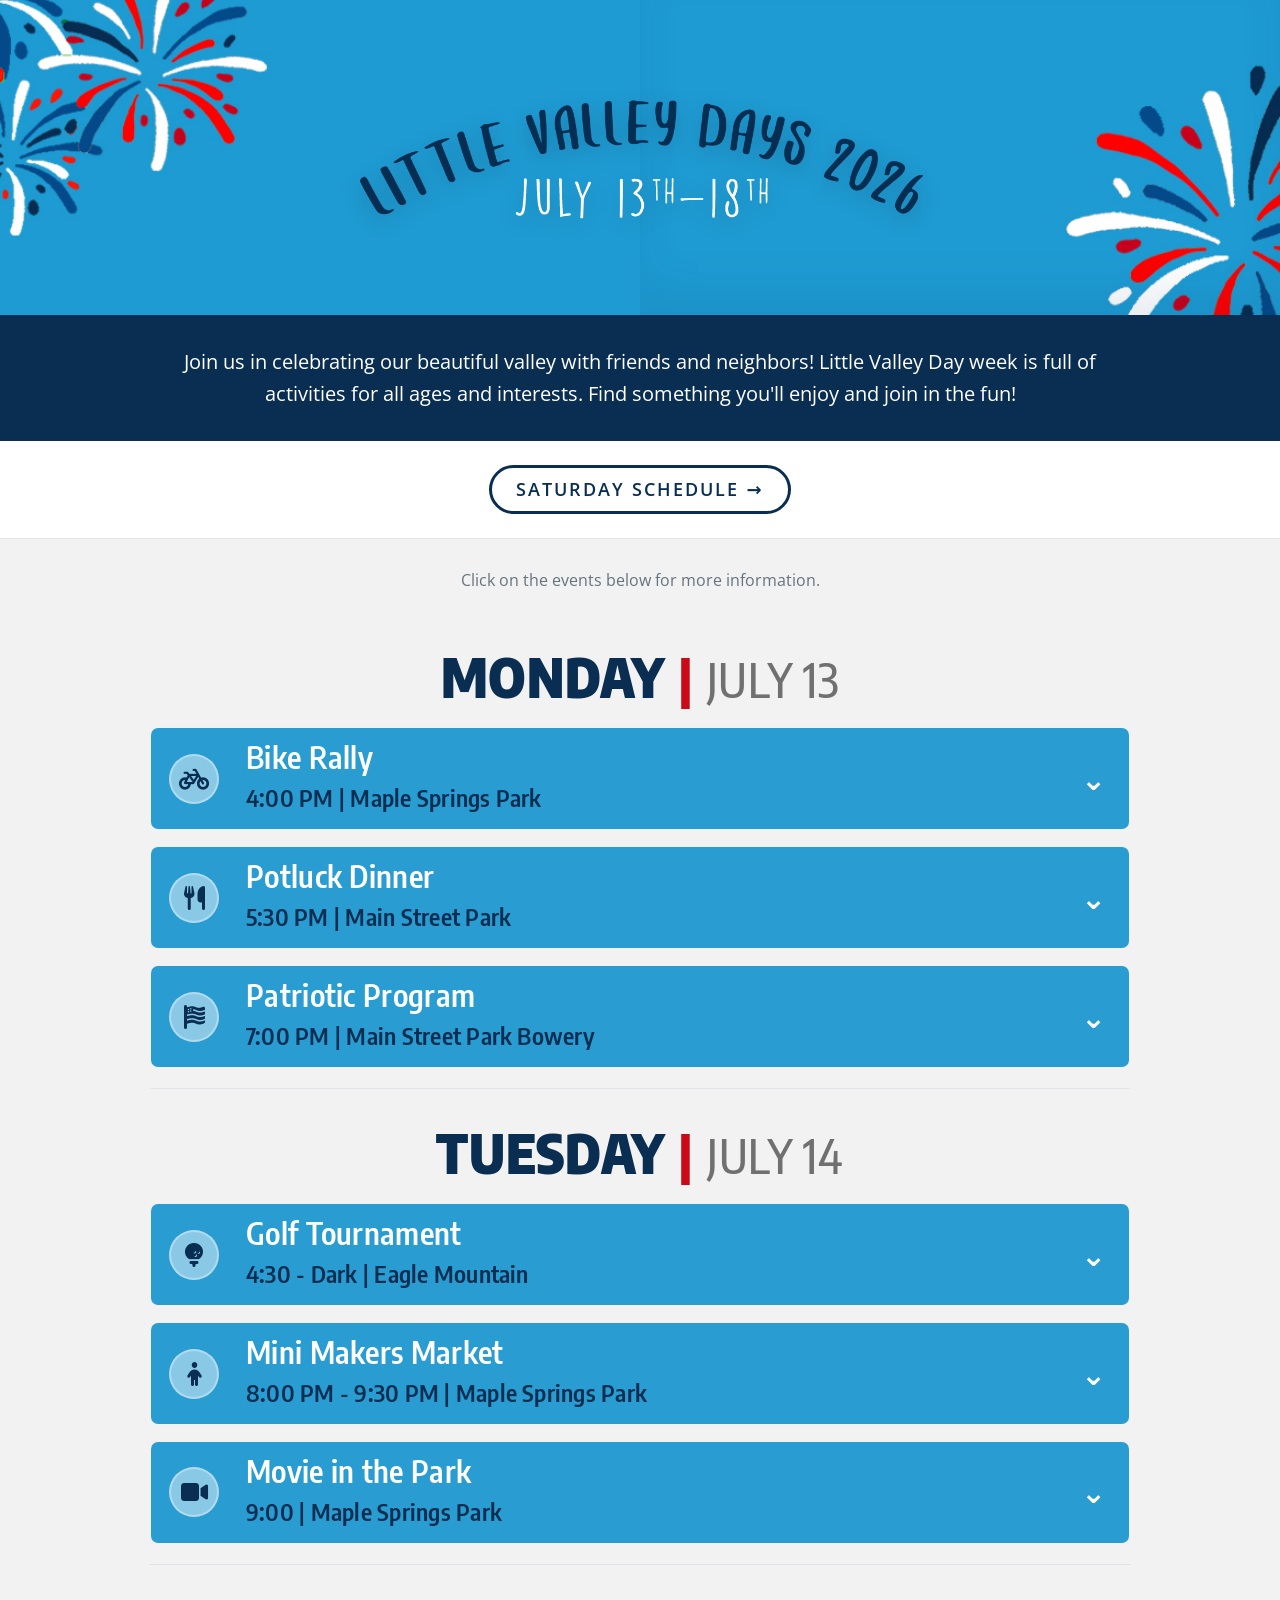
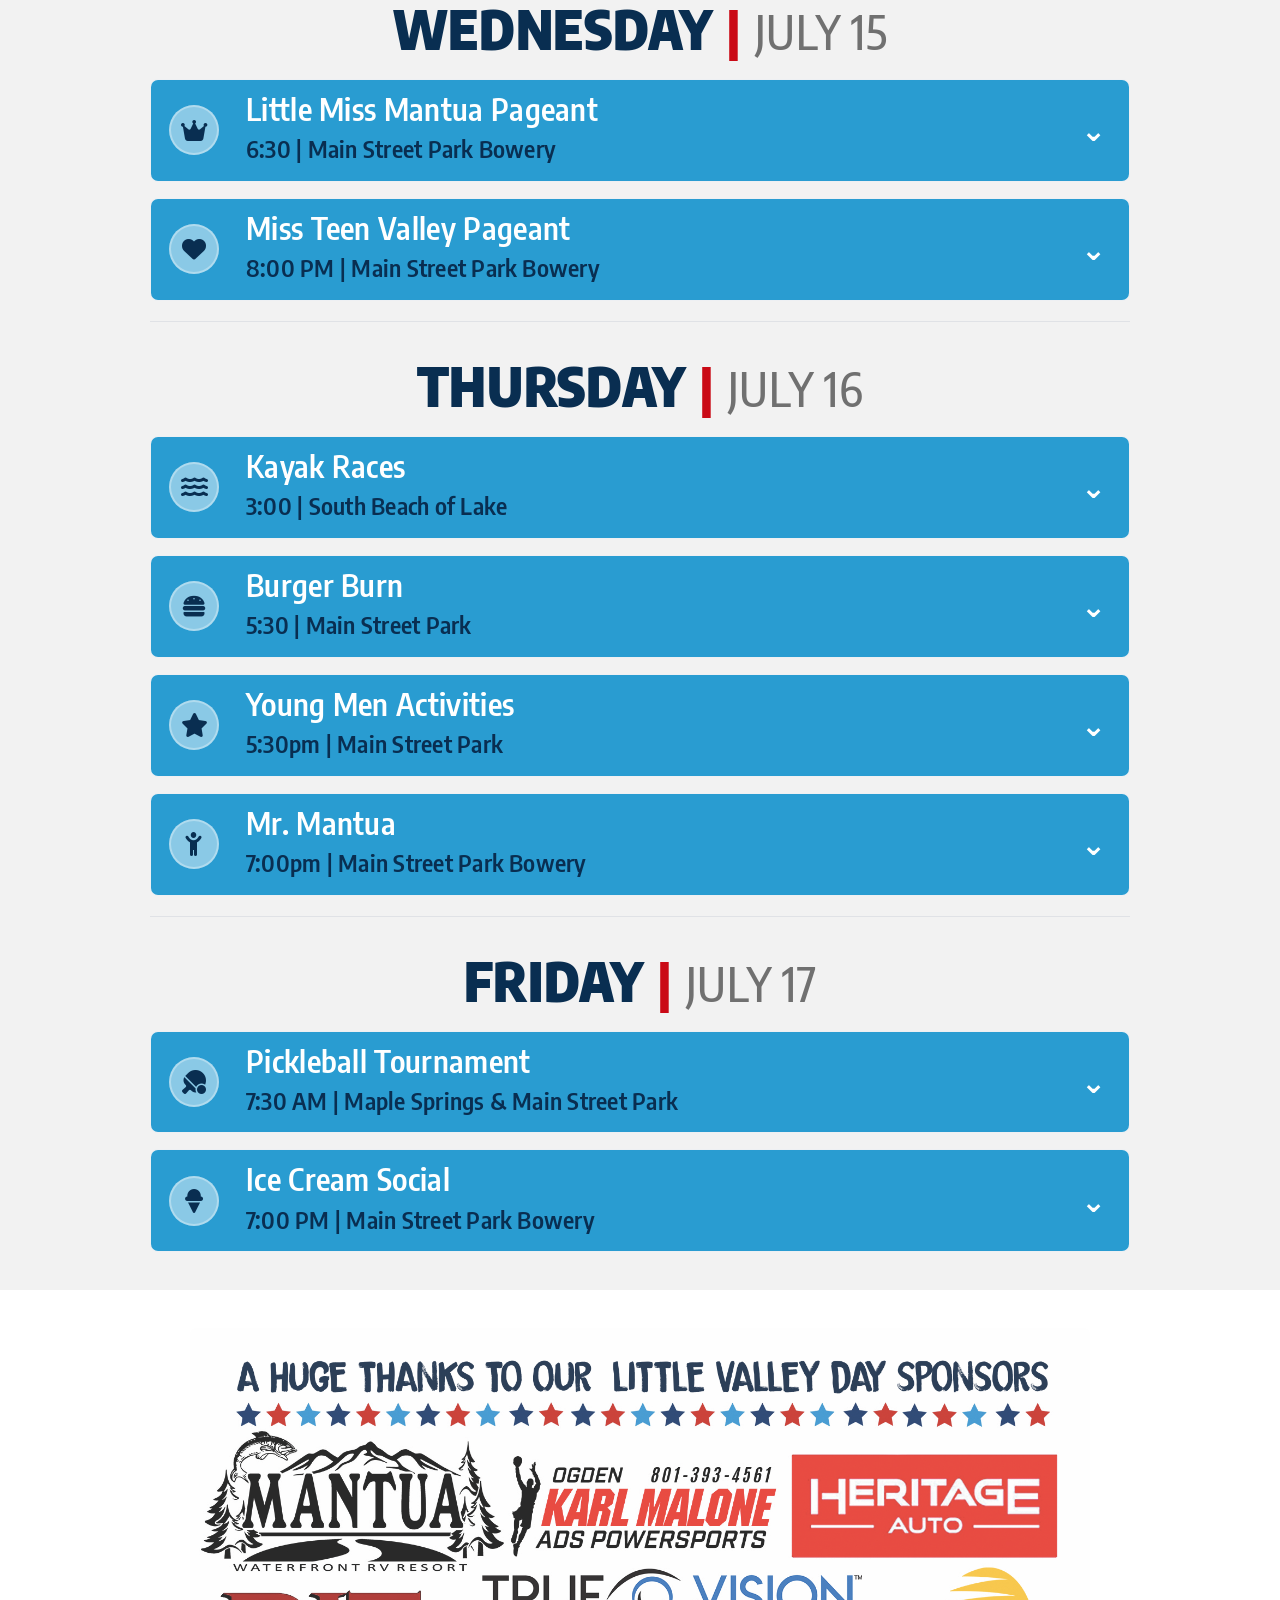
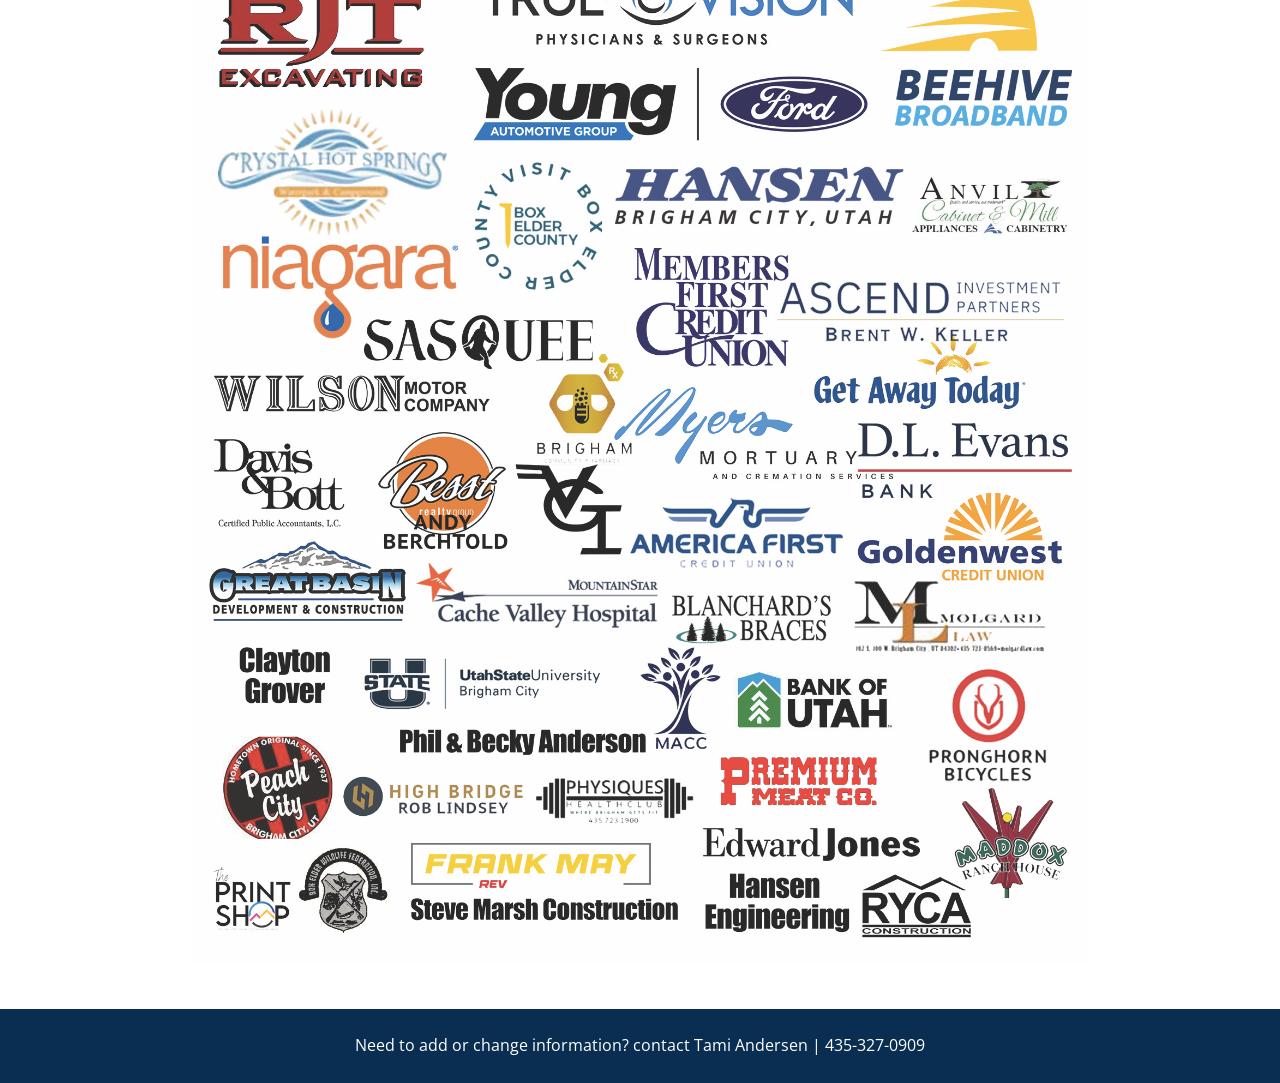
==== commit 0db3eb47: "Update index.html" ====
--- a/index.html
+++ b/index.html
@@ -34,11 +34,9 @@
         <h1 class="day-title"><span class="name">Monday</span><span class="divider">|</span><span class="date">July 13</span></h1>
         <div class="accordion">
           <details class="event">
-            <summary><span class="icon"><i class="fa-solid fa-bicycle"></i></span><span><span class="event-name">Bike Race</span><span class="event-time">4:00 - 6:00 PM | Maple Springs Park</span></span><span class="chevron">⌄</span></summary>
-            <div class="event-body">
-              <p>Thank You to BE Composite Bike Team, for sponsoring this event!</p>
-              <p>The bike race is a free event for all ages and levels, with prizes for race winners and refreshments. We will have 4 routes, all routes will start at Maple Springs Park and end at the Main Street Park, please refer to course map below.</p>
-              <p>Winners in all 4 categories will get to pick a Mantua shirt from the T-shirt tent!</p>
+            <summary><span class="icon"><i class="fa-solid fa-bicycle"></i></span><span><span class="event-name">Bike Rally</span><span class="event-time">4:00 PM | Maple Springs Park</span></span><span class="chevron">⌄</span></summary>
+            <div class="event-body">
+              <p>We will be doing a bike RALLY this year instead of a bike race. Please join ua at Maple Springs Park with your bike and helmet and enjoy a ride with neighbors and friends.</p>
               <img class="small-img" src="images/bike-race-map.jpg" alt="Bike race course map">
               <div class="contact">Karalee Kidd | 435-720-7342</div>
             </div>
@@ -159,10 +157,9 @@
               <li>👨‍👩‍👧‍👦 Family of 4: $35</li></ul>
               <p>Every meal purchased helps the Mantua Fire & Rescue Foundation provide equipment, training, and other resources that support our volunteer firefighters.
 To help us prepare, we’d appreciate an RSVP. While it’s not required, it helps us estimate how much food to have on hand.</p>
-👉 RSVP here: https://forms.gle/Wsvpb3JpuHLod1Q57
-              <p>⚠️ Burgers are first-come, first-served, so come hungry and come early!</p>
+              <p> Burgers are first-come, first-served, so come hungry and come early!</p>
               <p>Thank you for supporting the volunteers who help keep Mantua safe. We can’t wait to see you there!</p>
-              <a class="button" href="https://forms.gle/YMJxnpWaNfvCxe8m6" target="_blank" rel="noopener">RSVP</a>
+              <a class="button" href="https://docs.google.com/forms/d/e/1FAIpQLSe4BSEm9AOcCZPf_24o300e6tCAubasdTev5vBbjxesh9JIig/viewform" target="_blank" rel="noopener">RSVP</a>
               <div class="contact">Jen Packer | 435-225-0346</div>
             </div>
           </details>
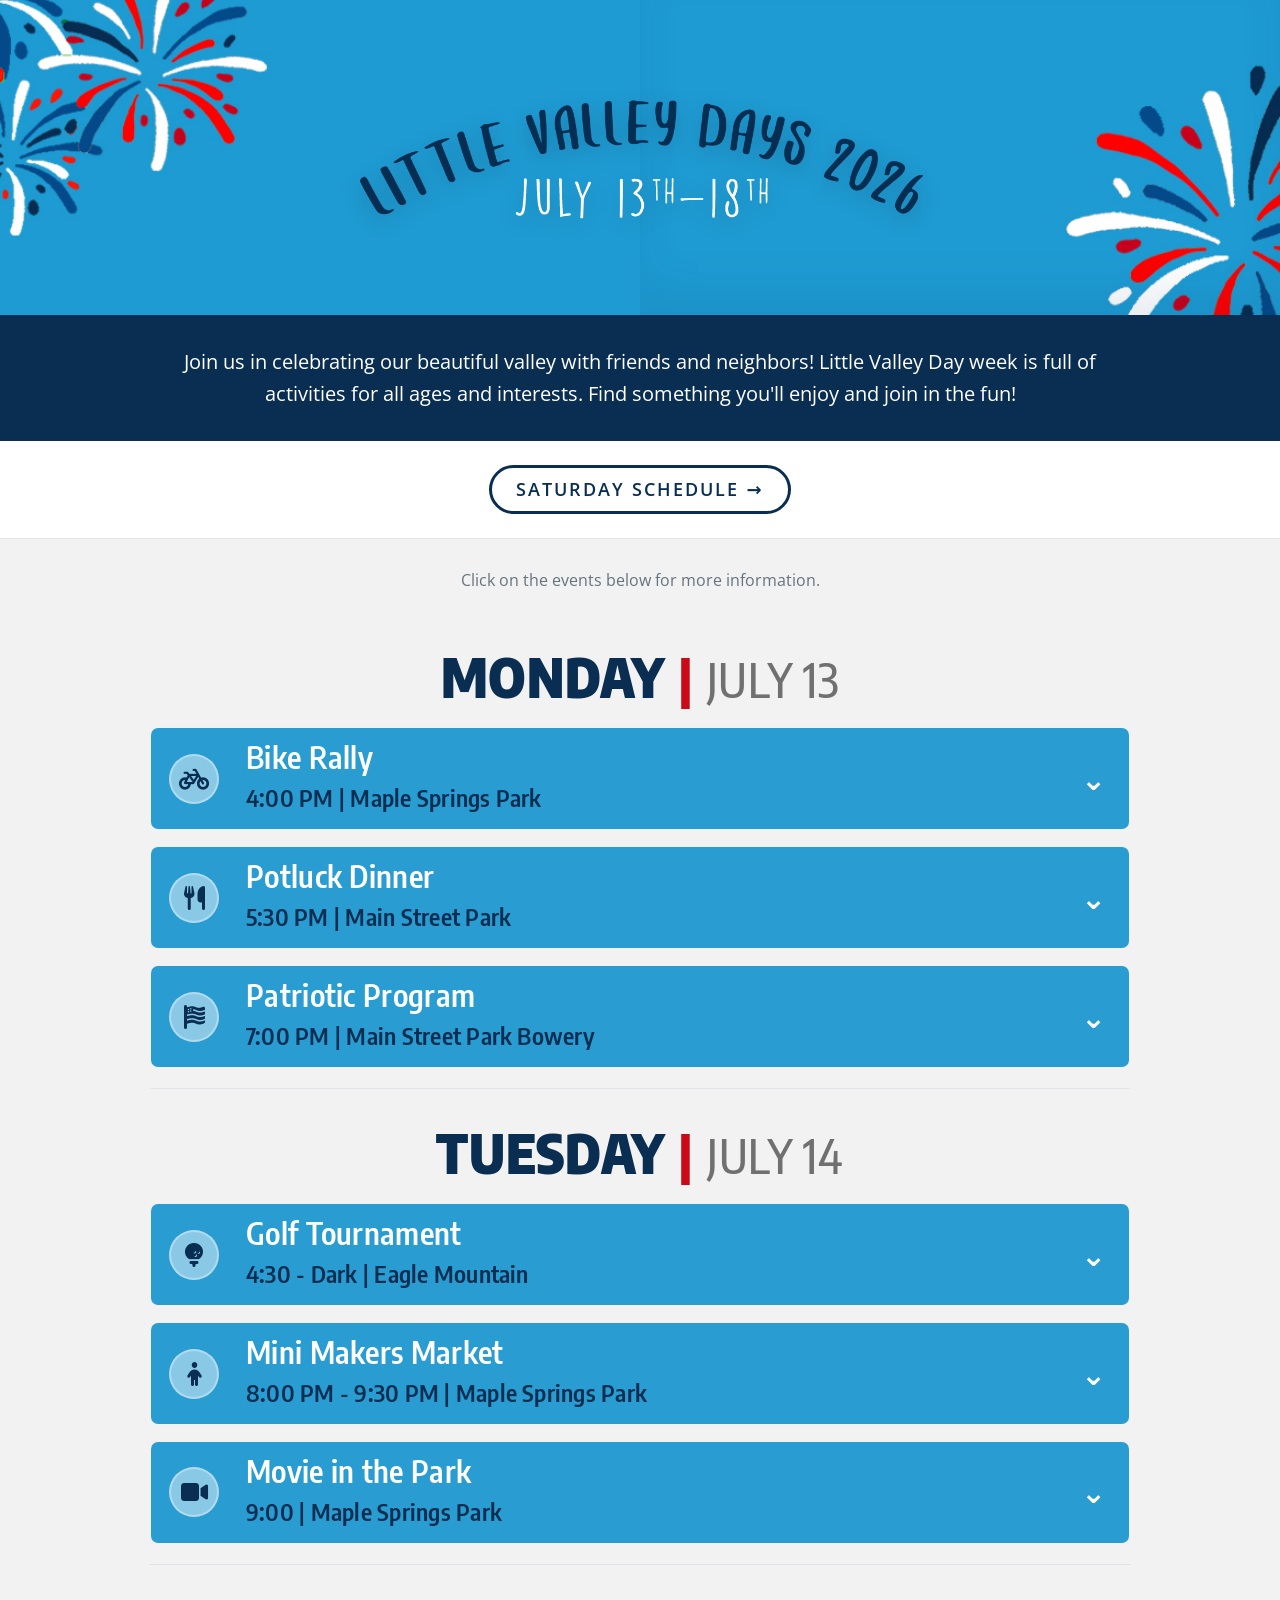
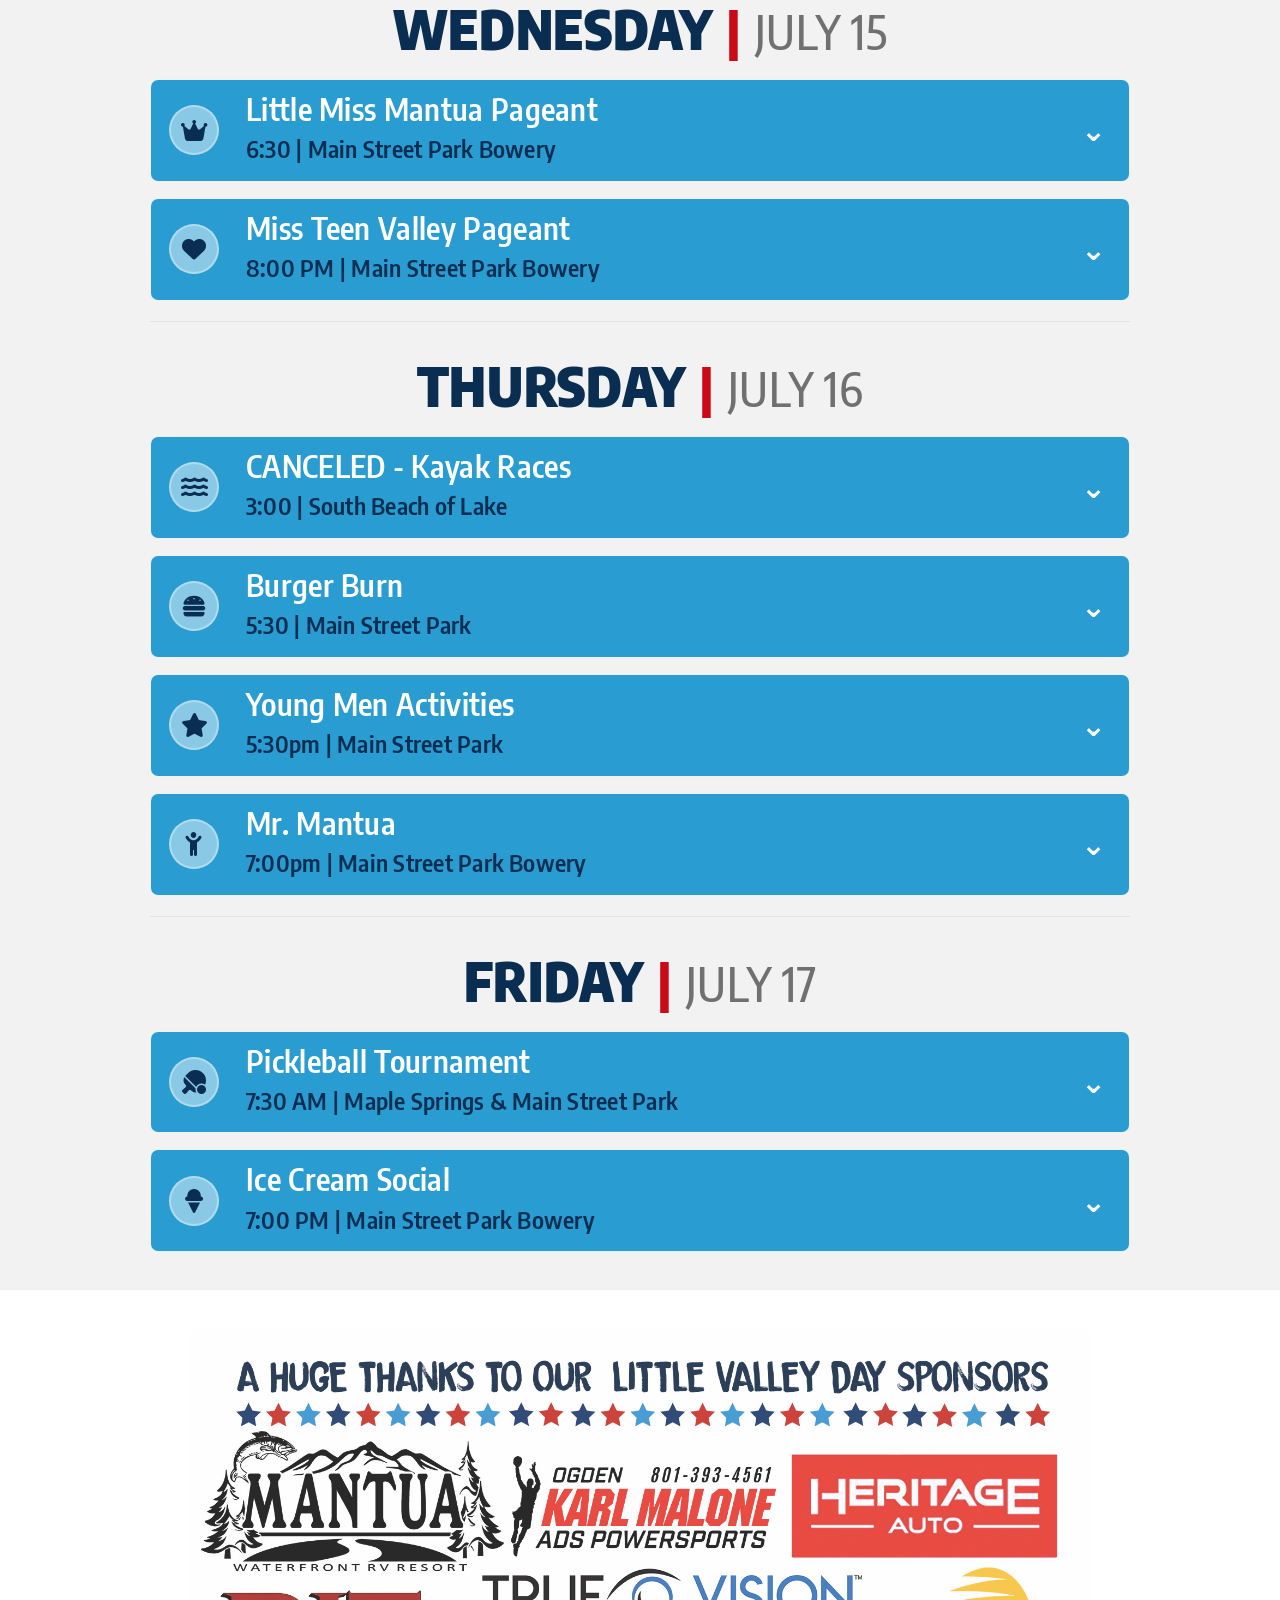
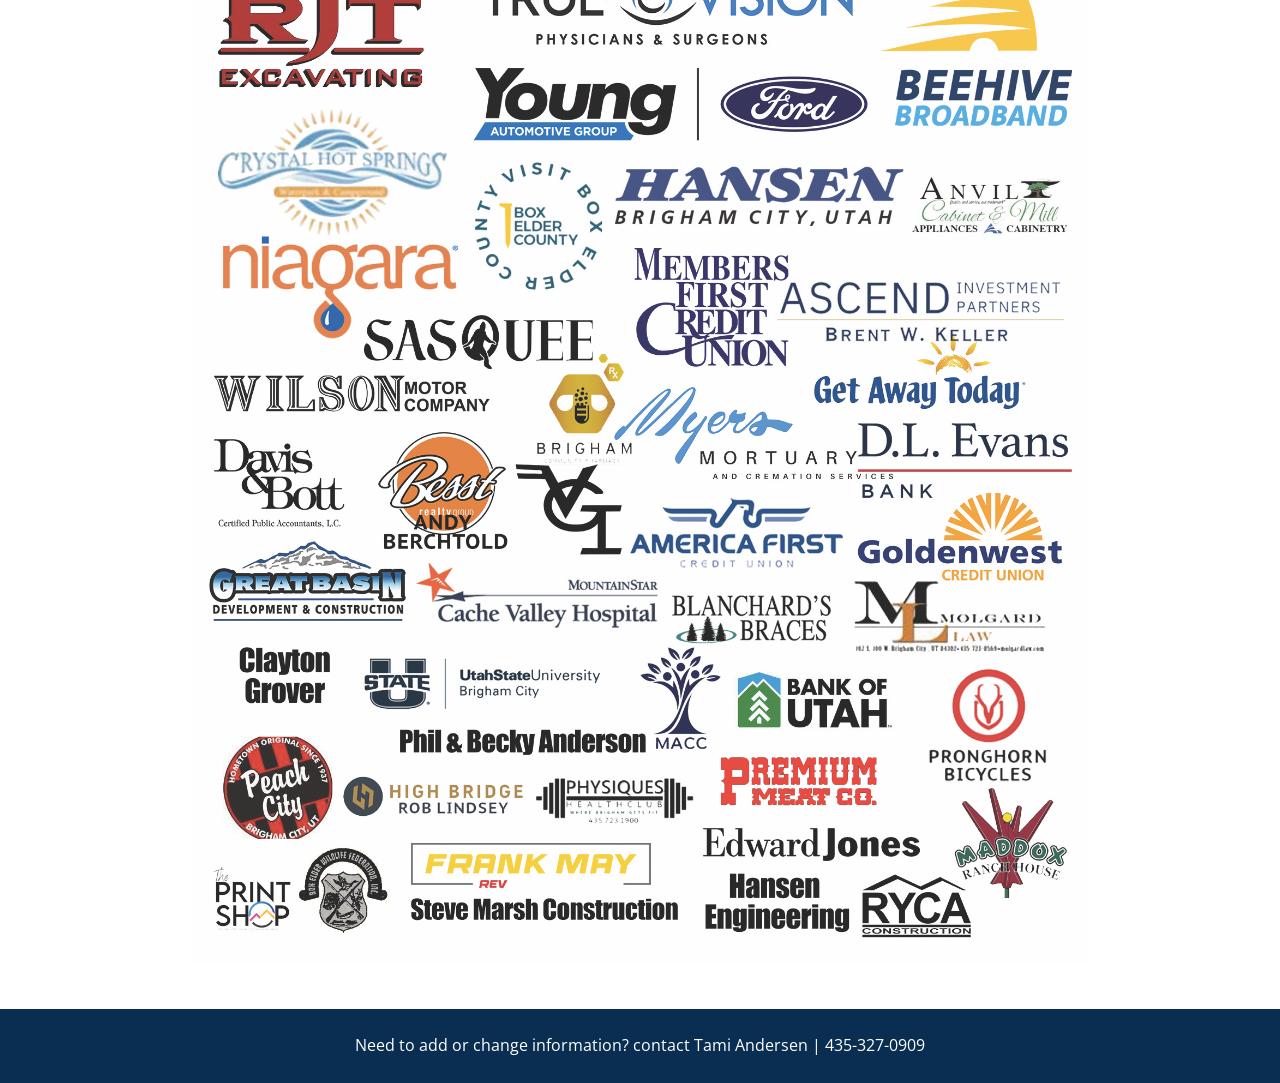
==== commit 020c9dff: "Update index.html" ====
--- a/index.html
+++ b/index.html
@@ -132,8 +132,9 @@
         <h1 class="day-title"><span class="name">Thursday</span><span class="divider">|</span><span class="date">July 16</span></h1>
         <div class="accordion">
           <details class="event">
-            <summary><span class="icon"><i class="fa-solid fa-water"></i></span><span><span class="event-name">Kayak Races</span><span class="event-time">3:00 | South Beach of Lake</span></span><span class="chevron">⌄</span></summary>
-            <div class="event-body">
+            <summary><span class="icon"><i class="fa-solid fa-water"></i></span><span><span class="event-name">CANCELED - Kayak Races</span><span class="event-time">3:00 | South Beach of Lake</span></span><span class="chevron">⌄</span></summary>
+            <div class="event-body">
+               <p><strong>Unfortunately we have to cancel the kayak races due to the algae bloom in the lake.</strong></p>
               <p>Join us on <strong>Thursday, July 16th at 3:00 PM</strong> at the main boat dock for the Little Valley Days Kayak Races! Participants will be divided into categories by gender and age, so there’s a place for competitors young and old alike.</p>
               <p>Kayaks and life jackets will be available to borrow, but participants are encouraged to bring their own equipment if possible.</p>
               <p><strong>A few things to know before you race:</strong></p>
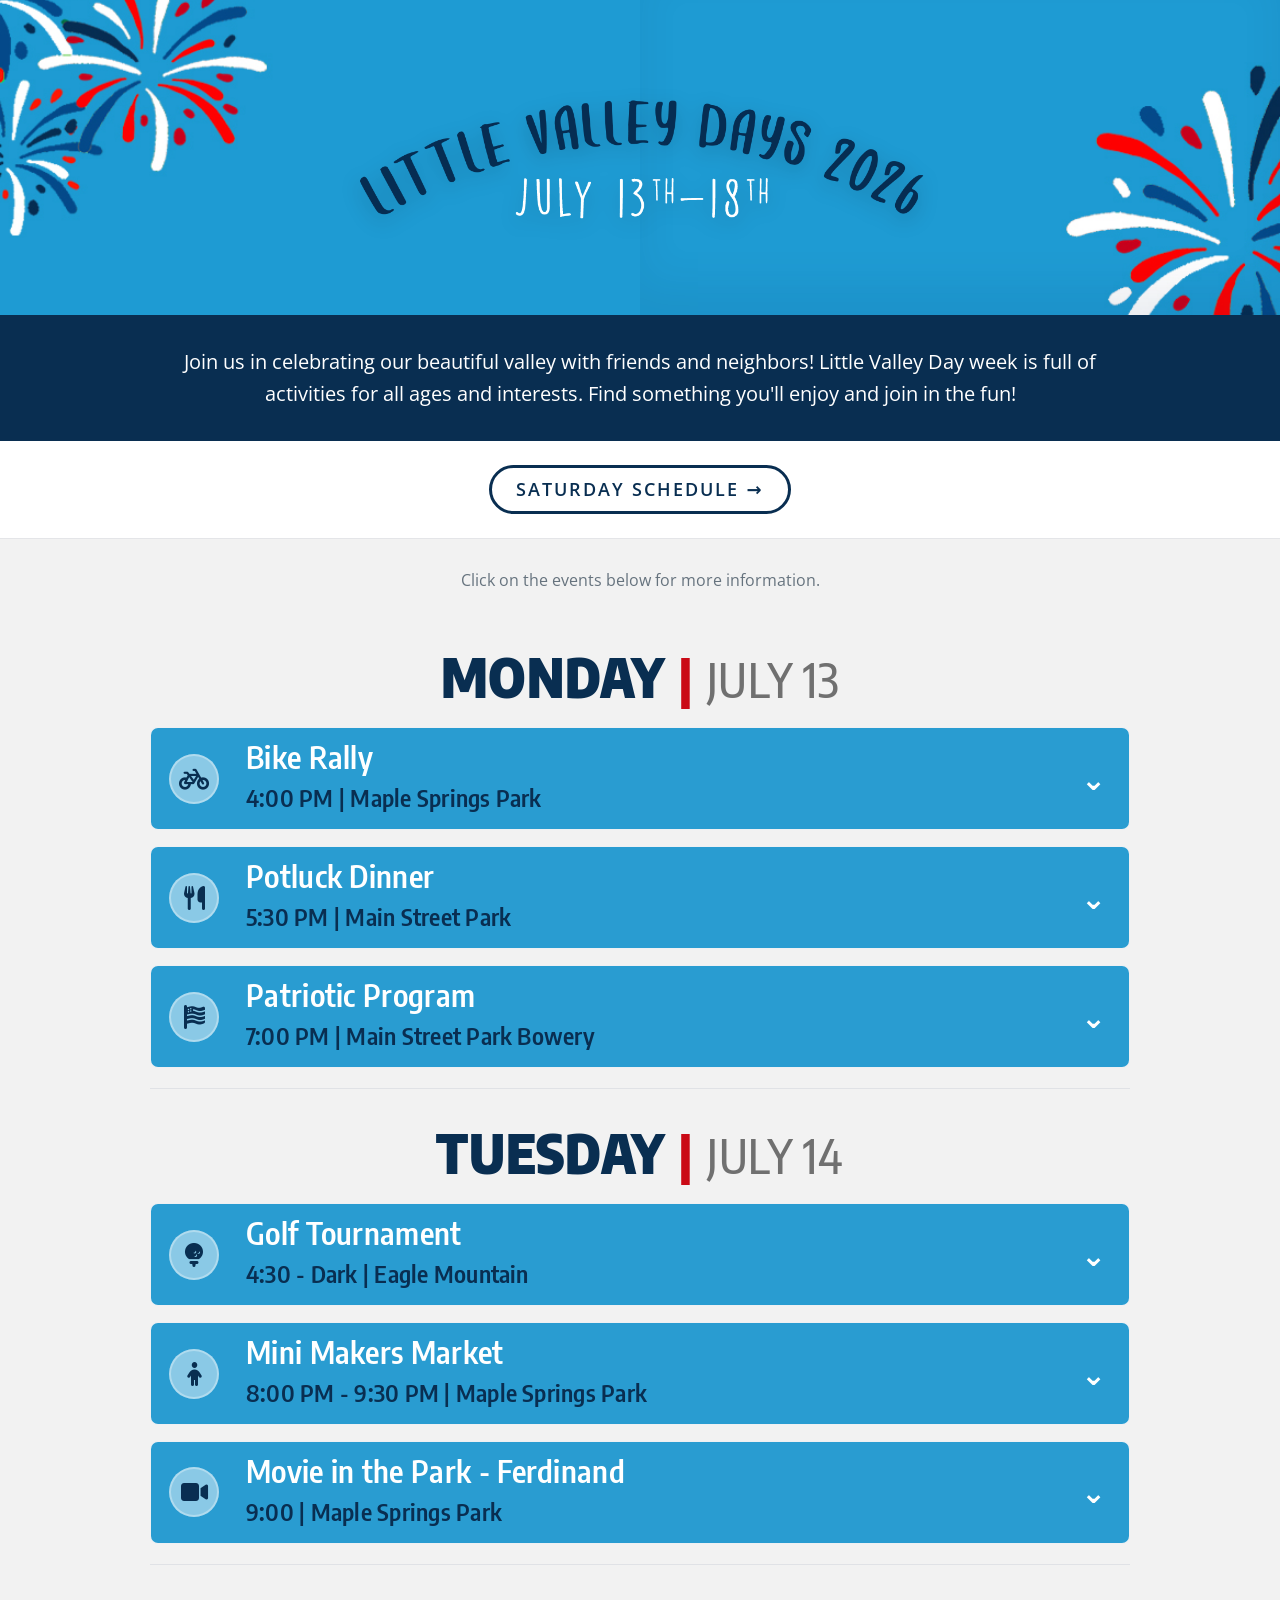
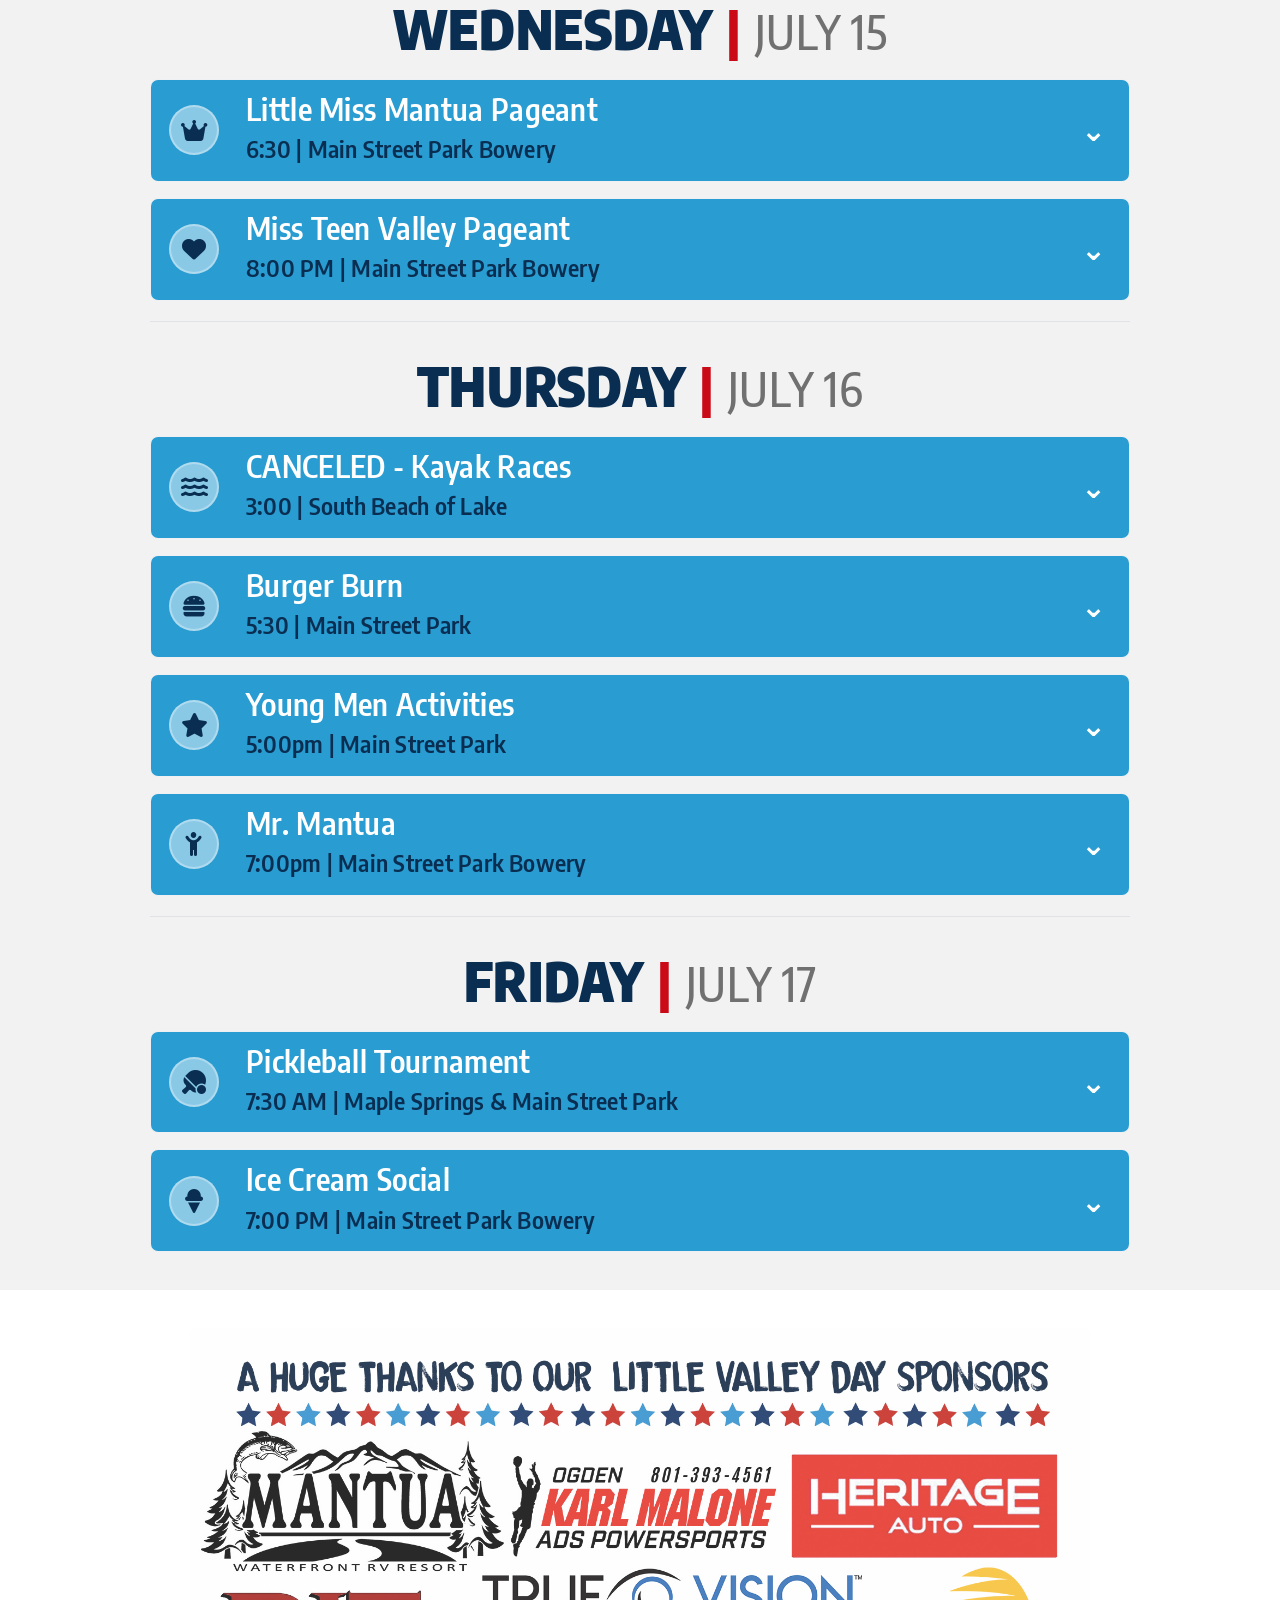
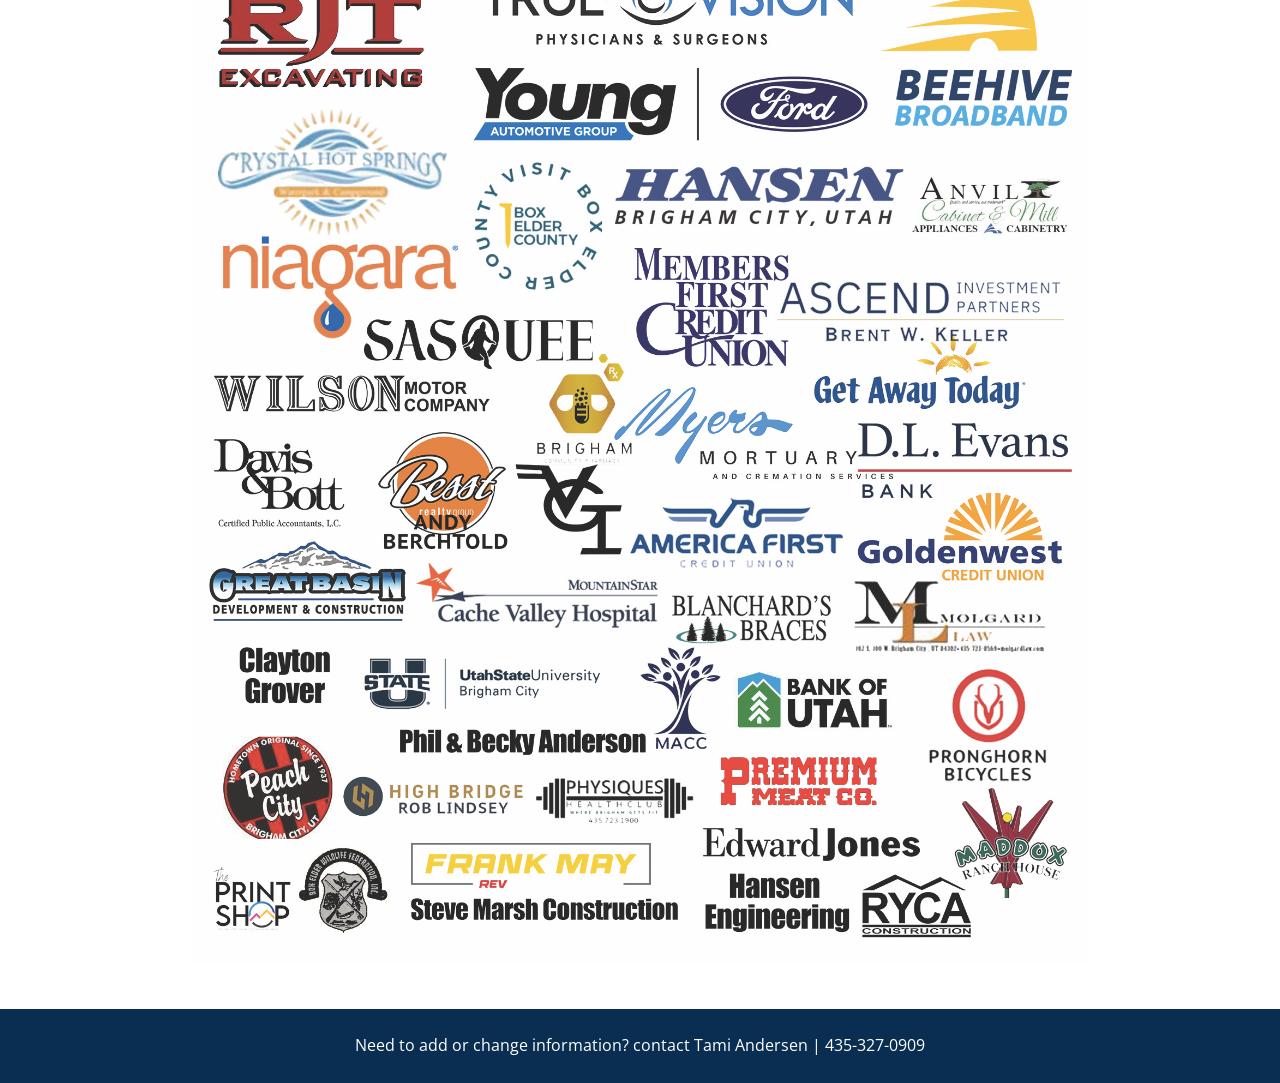
==== commit b938cfd5: "Update index.html" ====
--- a/index.html
+++ b/index.html
@@ -85,10 +85,9 @@
             </div>
           </details>
           <details class="event">
-            <summary><span class="icon"><i class="fa-solid fa-video"></i></span><span><span class="event-name">Movie in the Park</span><span class="event-time">9:00 | Maple Springs Park</span></span><span class="chevron">⌄</span></summary>
-            <div class="event-body">
-              <p>Thank You to DL Evans and Amy Call with Coldwell Bankers for sponsoring this event!</p>
-              <p>Movie under the stars! The outdoor movie will be held in Maple Springs Park at dusk. Bring your blankets, chairs, and a light jacket. Popcorn and water will be provided, and other items will be available for purchase.</p>
+            <summary><span class="icon"><i class="fa-solid fa-video"></i></span><span><span class="event-name">Movie in the Park - Ferdinand</span><span class="event-time">9:00 | Maple Springs Park</span></span><span class="chevron">⌄</span></summary>
+            <div class="event-body">
+              <p>Movie under the stars! We will be watching Ferdinand. The outdoor movie will be held in Maple Springs Park at dusk. Bring your blankets, chairs, and a light jacket. Popcorn and water will be provided, and other items will be available for purchase.</p>
               <div class="contact">Cheryl Burgan | 435-553-9436</div>
             </div>
           </details>
@@ -165,8 +164,9 @@
             </div>
           </details>
            <details class="event">
-            <summary><span class="icon"><i class="fa-solid fa-star"></i></span><span><span class="event-name">Young Men Activities</span><span class="event-time">5:30pm | Main Street Park</span></span><span class="chevron">⌄</span></summary>
-            <div class="event-body">
+            <summary><span class="icon"><i class="fa-solid fa-star"></i></span><span><span class="event-name">Young Men Activities</span><span class="event-time">5:00pm | Main Street Park</span></span><span class="chevron">⌄</span></summary>
+            <div class="event-body">
+               <p>All young men are welcome to come play some field games and test out some of the Mr. Mantua challenges!</p>
               <div class="contact">Tenor Teichert | 307-920-3000</div>
             </div>
           </details>
@@ -176,7 +176,7 @@
               <p>Thank You to Nate Bailey, Tenor Teichert and Members First for sponsoring this event!</p>
               <p>Get ready to see the best of what Mantua has to offer and see who will have the honor of being the next Mr. Mantua.</p>
               <p>Think you have what it takes to become the next Mr. Mantua? Or know of someone who does? Click the button below to register yourself or nominate someone else!</p>
-              <a class="button" href="https://docs.google.com/forms/d/e/1FAIpQLSc5xZjDT60ICjiQ0L8pBbDBLatzKHNCpAsYVlTiKwV6he1hww/viewform?usp=sf_link" target="_blank" rel="noopener">Register or Nominate</a>
+              <!--<a class="button" href="https://docs.google.com/forms/d/e/1FAIpQLSc5xZjDT60ICjiQ0L8pBbDBLatzKHNCpAsYVlTiKwV6he1hww/viewform?usp=sf_link" target="_blank" rel="noopener">Register or Nominate</a>-->
               <div class="contact">Tenor Teichert | 307-920-3000</div>
             </div>
           </details>
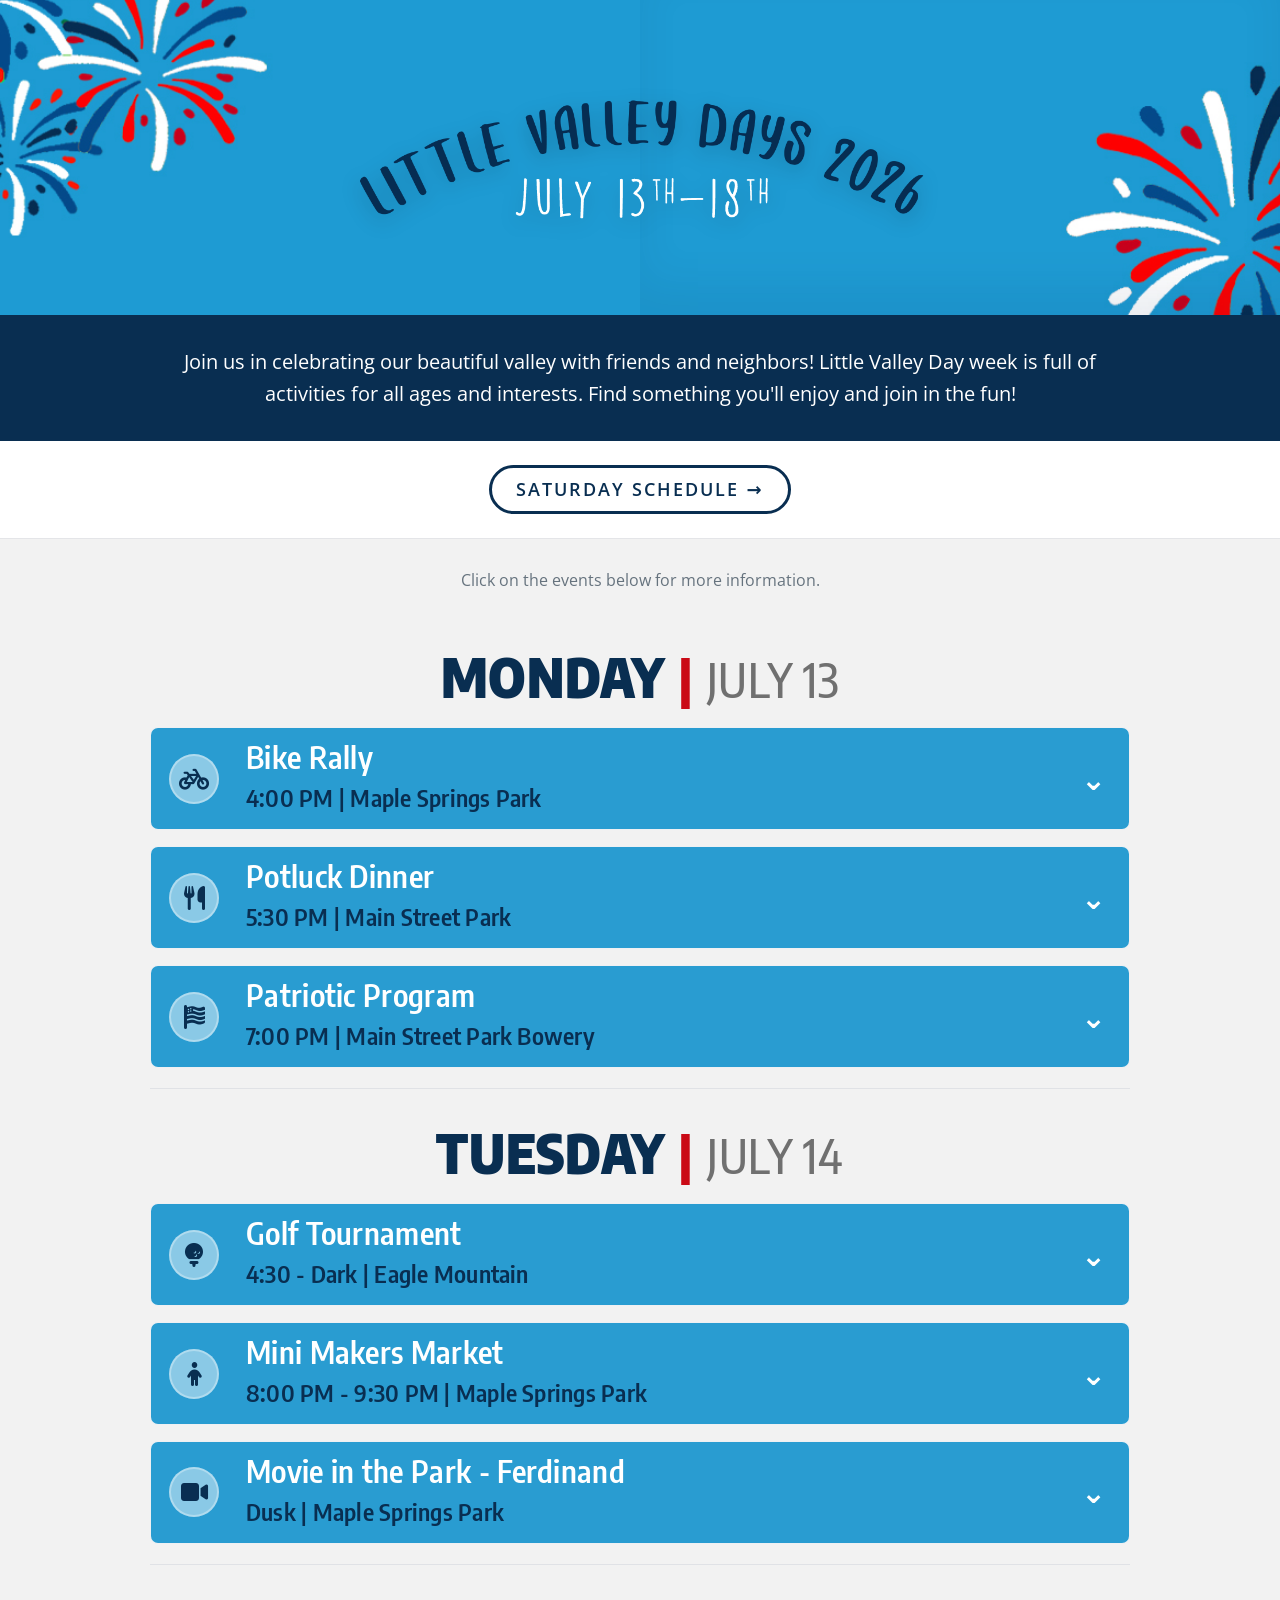
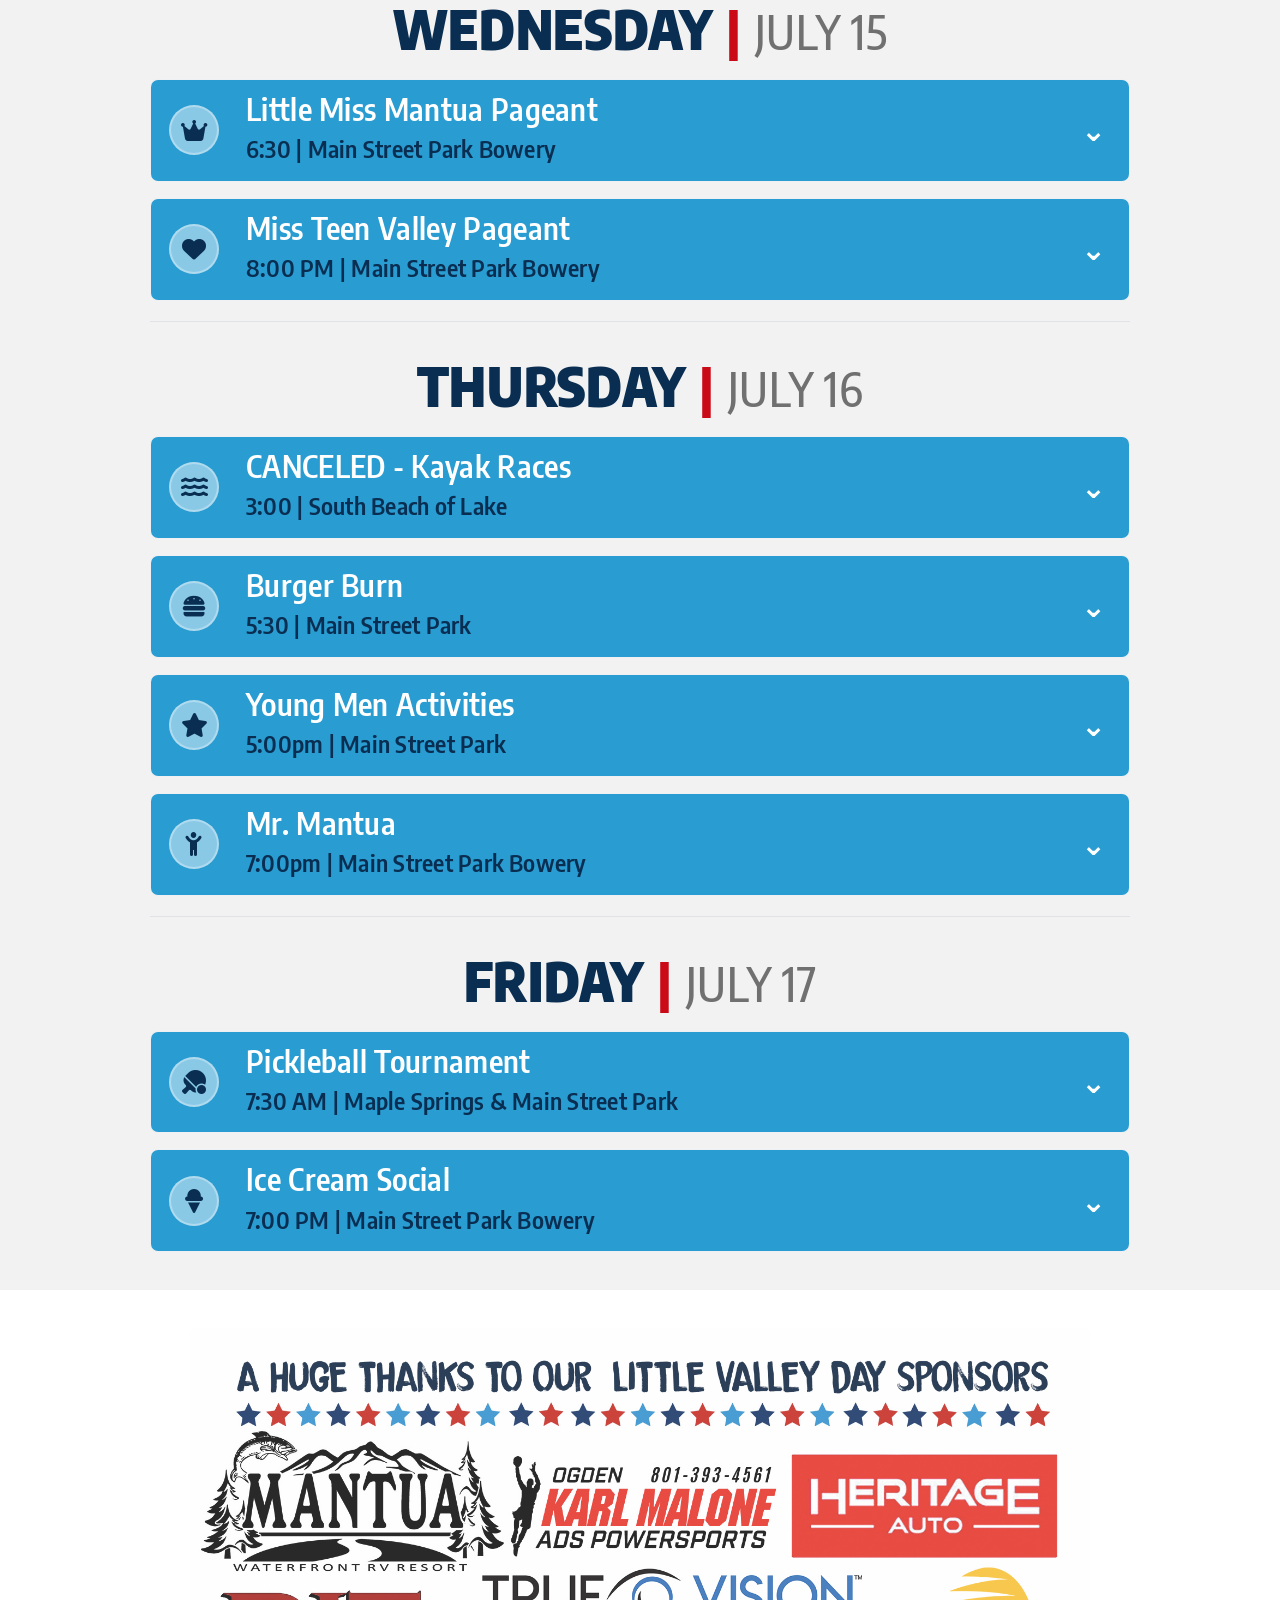
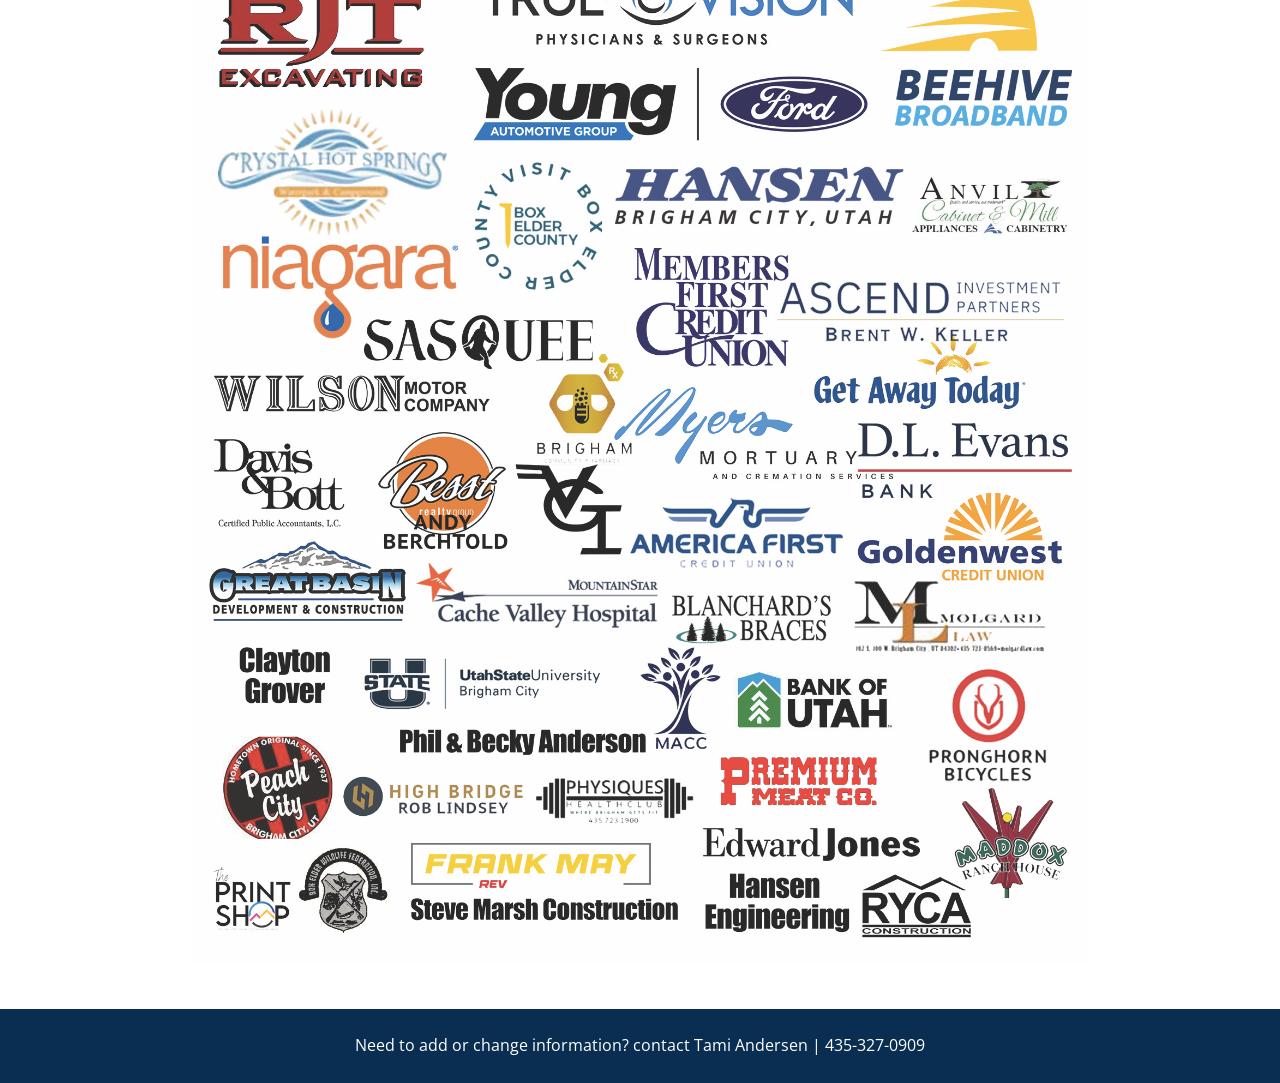
==== commit 4ef49898: "Update index.html" ====
--- a/index.html
+++ b/index.html
@@ -85,7 +85,7 @@
             </div>
           </details>
           <details class="event">
-            <summary><span class="icon"><i class="fa-solid fa-video"></i></span><span><span class="event-name">Movie in the Park - Ferdinand</span><span class="event-time">9:00 | Maple Springs Park</span></span><span class="chevron">⌄</span></summary>
+            <summary><span class="icon"><i class="fa-solid fa-video"></i></span><span><span class="event-name">Movie in the Park - Ferdinand</span><span class="event-time">Dusk | Maple Springs Park</span></span><span class="chevron">⌄</span></summary>
             <div class="event-body">
               <p>Movie under the stars! We will be watching Ferdinand. The outdoor movie will be held in Maple Springs Park at dusk. Bring your blankets, chairs, and a light jacket. Popcorn and water will be provided, and other items will be available for purchase.</p>
               <div class="contact">Cheryl Burgan | 435-553-9436</div>
@@ -166,7 +166,7 @@
            <details class="event">
             <summary><span class="icon"><i class="fa-solid fa-star"></i></span><span><span class="event-name">Young Men Activities</span><span class="event-time">5:00pm | Main Street Park</span></span><span class="chevron">⌄</span></summary>
             <div class="event-body">
-               <p>All young men are welcome to come play some field games and test out some of the Mr. Mantua challenges!</p>
+               <p>All young men - any boys turning 12 this year through incoming seniors - are welcome to come play some field games and test out some of the Mr. Mantua challenges!</p>
               <div class="contact">Tenor Teichert | 307-920-3000</div>
             </div>
           </details>
@@ -175,7 +175,7 @@
             <div class="event-body">
               <p>Thank You to Nate Bailey, Tenor Teichert and Members First for sponsoring this event!</p>
               <p>Get ready to see the best of what Mantua has to offer and see who will have the honor of being the next Mr. Mantua.</p>
-              <p>Think you have what it takes to become the next Mr. Mantua? Or know of someone who does? Click the button below to register yourself or nominate someone else!</p>
+              <p>Think you have what it takes to become the next Mr. Mantua? Or know of someone who does? Come join the fun!</p>
               <!--<a class="button" href="https://docs.google.com/forms/d/e/1FAIpQLSc5xZjDT60ICjiQ0L8pBbDBLatzKHNCpAsYVlTiKwV6he1hww/viewform?usp=sf_link" target="_blank" rel="noopener">Register or Nominate</a>-->
               <div class="contact">Tenor Teichert | 307-920-3000</div>
             </div>
